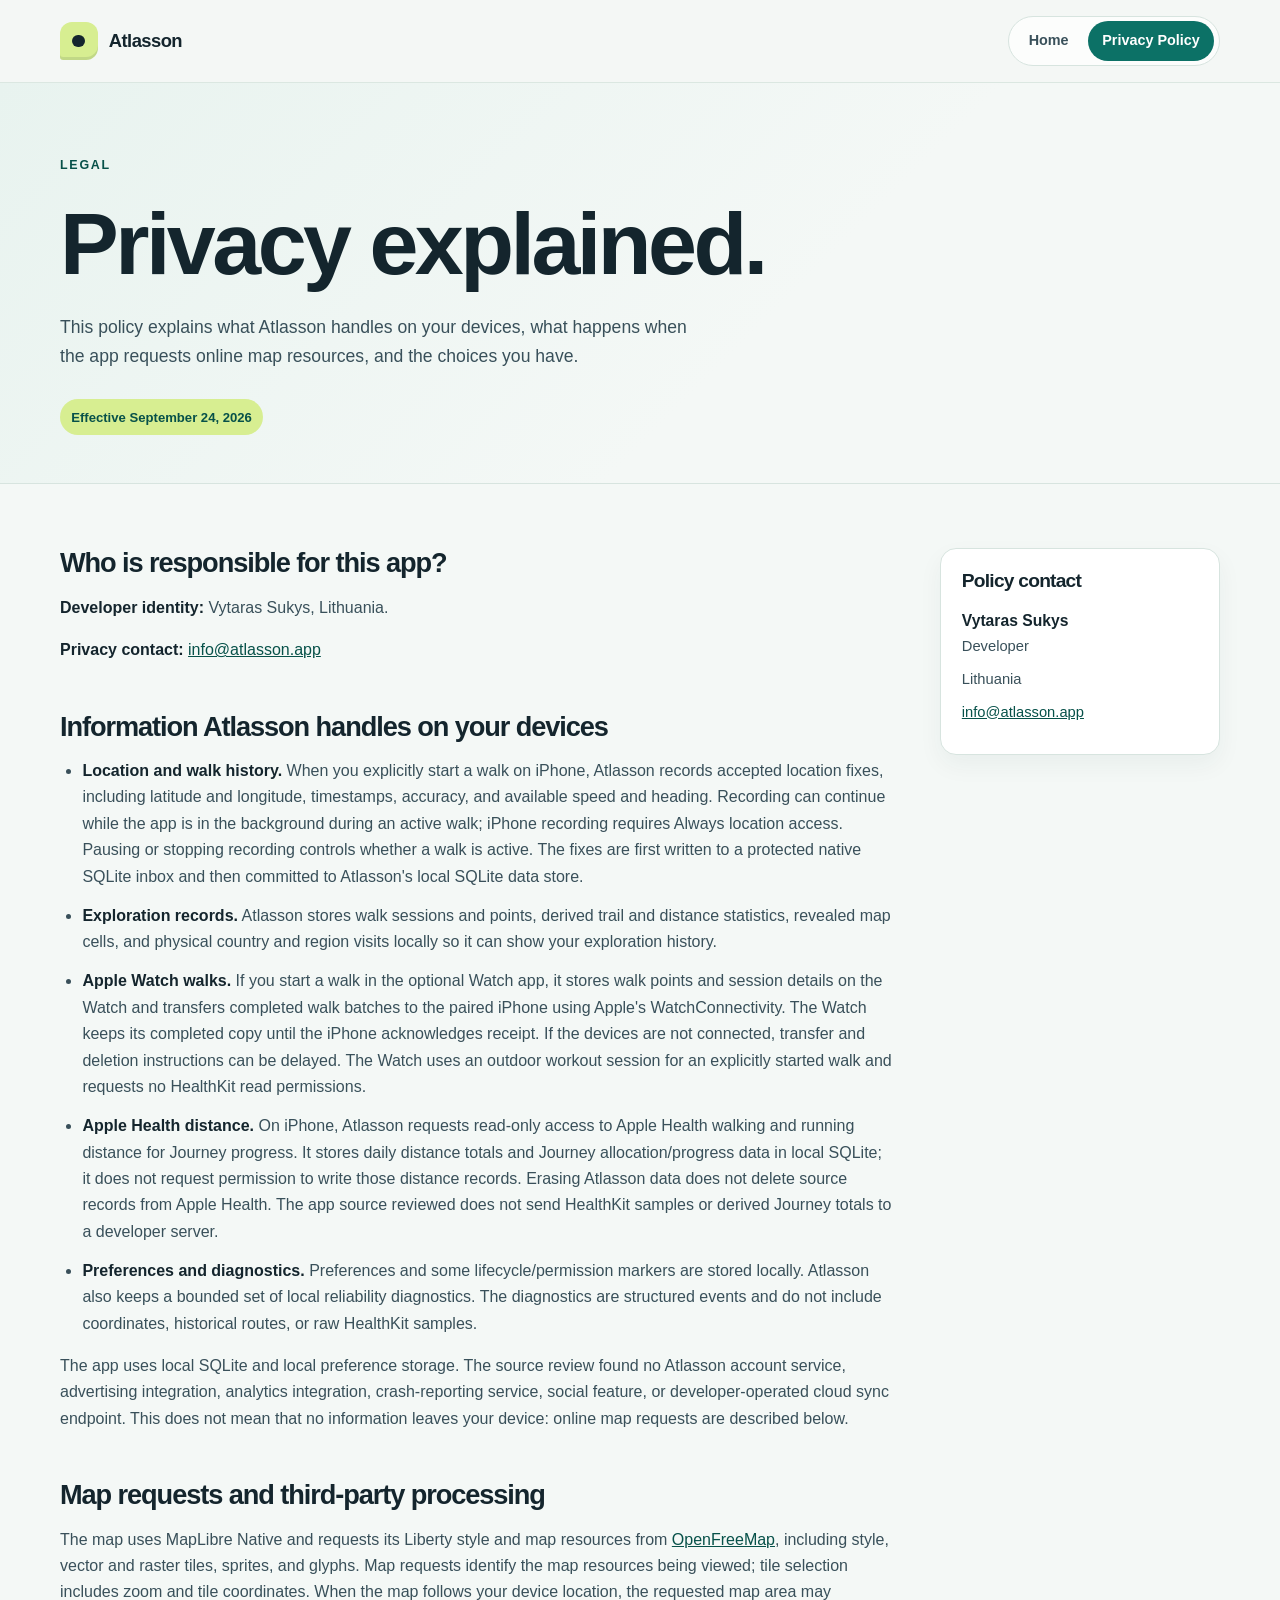
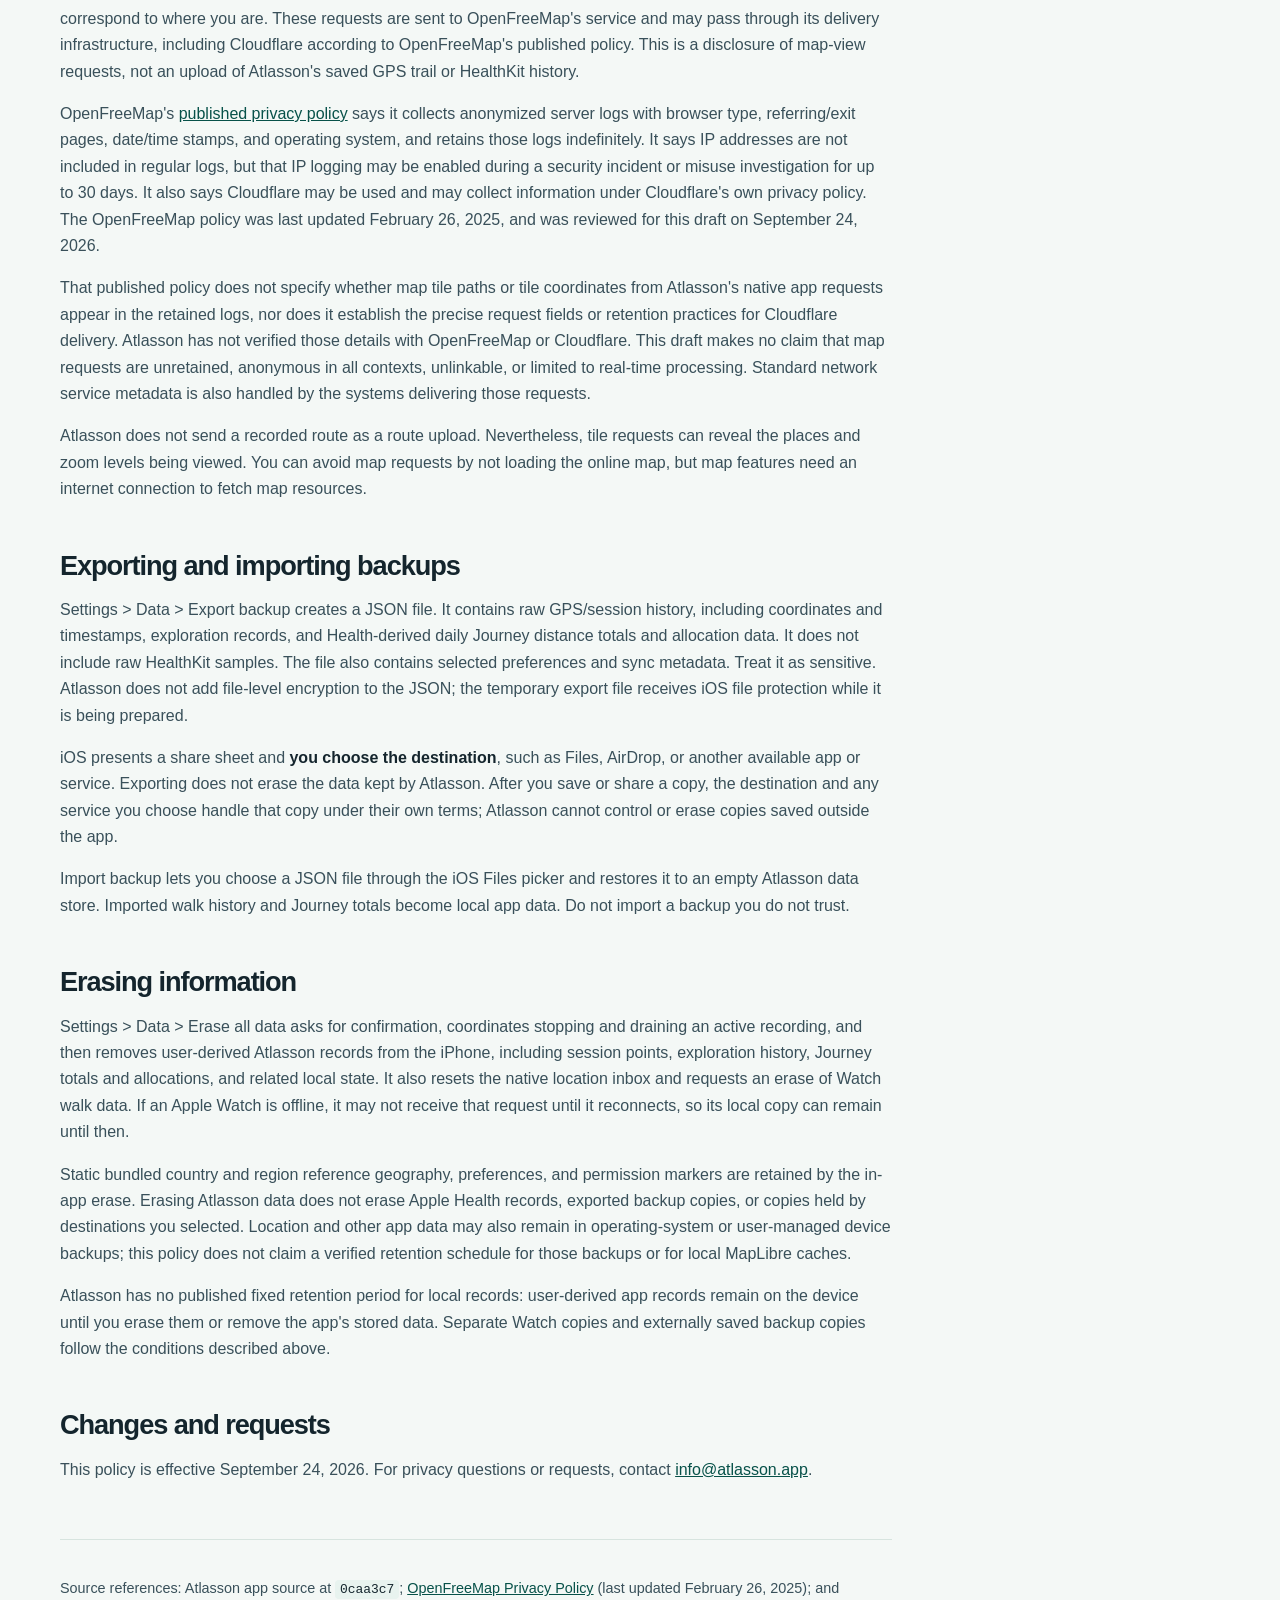
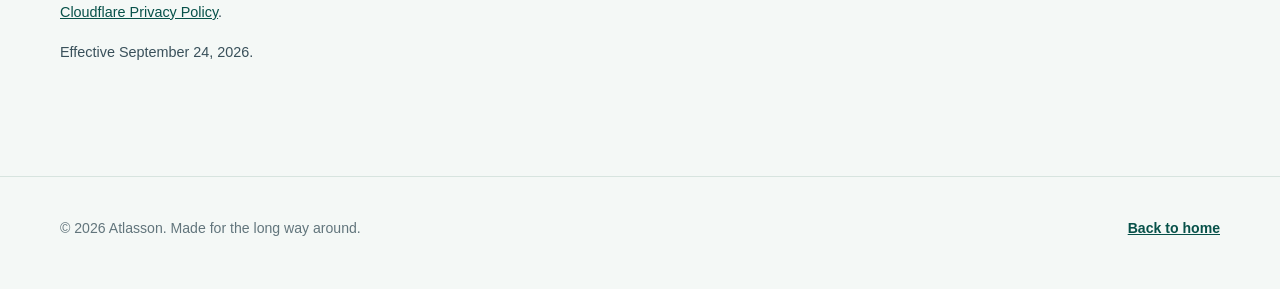
==== privacy/index.html @ 1c0e65db "Update index.html" ====
<!doctype html>
<html lang="en">
  <head>
    <meta charset="utf-8">
    <meta name="viewport" content="width=device-width, initial-scale=1">
    <meta name="description" content="Atlasson Privacy Policy, effective September 24, 2026.">
    <link rel="stylesheet" href="../assets/styles.css">
    <link rel="canonical" href="https://vytarassukys.github.io/atlassonapp/privacy/">
    <title>Privacy Policy - Atlasson</title>
  </head>
  <body>
    <a class="skip-link" href="#main-content">Skip to content</a>
    <header class="site-header">
      <div class="header-inner">
        <a class="brand" href="../" aria-label="Atlasson home">
          <span class="brand-mark" aria-hidden="true"></span>
          <span>Atlasson</span>
        </a>
        <nav class="site-nav" aria-label="Primary navigation">
          <a class="nav-link" href="../">Home</a>
          <a class="nav-link" href="./" aria-current="page">Privacy Policy</a>
        </nav>
      </div>
    </header>

    <main id="main-content">
      <section class="page-intro" aria-labelledby="page-title">
        <div class="container">
          <p class="eyebrow">Legal</p>
          <h1 id="page-title">Privacy explained.</h1>
          <p class="page-intro-copy">This policy explains what Atlasson handles on your devices, what happens when the app requests online map resources, and the choices you have.</p>
          <span class="effective-date">Effective September 24, 2026</span>
        </div>
      </section>

      <div class="container policy-layout">
        <article class="policy-content">
          <h2>Who is responsible for this app?</h2>
          <p><strong>Developer identity:</strong> Vytaras Sukys, Lithuania.</p>
          <p><strong>Privacy contact:</strong> <a href="mailto:info@atlasson.app">info@atlasson.app</a></p>

          <h2>Information Atlasson handles on your devices</h2>
          <ul>
            <li><strong>Location and walk history.</strong> When you explicitly start a walk on iPhone, Atlasson records accepted location fixes, including latitude and longitude, timestamps, accuracy, and available speed and heading. Recording can continue while the app is in the background during an active walk; iPhone recording requires Always location access. Pausing or stopping recording controls whether a walk is active. The fixes are first written to a protected native SQLite inbox and then committed to Atlasson's local SQLite data store.</li>
            <li><strong>Exploration records.</strong> Atlasson stores walk sessions and points, derived trail and distance statistics, revealed map cells, and physical country and region visits locally so it can show your exploration history.</li>
            <li><strong>Apple Watch walks.</strong> If you start a walk in the optional Watch app, it stores walk points and session details on the Watch and transfers completed walk batches to the paired iPhone using Apple's WatchConnectivity. The Watch keeps its completed copy until the iPhone acknowledges receipt. If the devices are not connected, transfer and deletion instructions can be delayed. The Watch uses an outdoor workout session for an explicitly started walk and requests no HealthKit read permissions.</li>
            <li><strong>Apple Health distance.</strong> On iPhone, Atlasson requests read-only access to Apple Health walking and running distance for Journey progress. It stores daily distance totals and Journey allocation/progress data in local SQLite; it does not request permission to write those distance records. Erasing Atlasson data does not delete source records from Apple Health. The app source reviewed does not send HealthKit samples or derived Journey totals to a developer server.</li>
            <li><strong>Preferences and diagnostics.</strong> Preferences and some lifecycle/permission markers are stored locally. Atlasson also keeps a bounded set of local reliability diagnostics. The diagnostics are structured events and do not include coordinates, historical routes, or raw HealthKit samples.</li>
          </ul>
          <p>The app uses local SQLite and local preference storage. The source review found no Atlasson account service, advertising integration, analytics integration, crash-reporting service, social feature, or developer-operated cloud sync endpoint. This does not mean that no information leaves your device: online map requests are described below.</p>

          <h2>Map requests and third-party processing</h2>
          <p>The map uses MapLibre Native and requests its Liberty style and map resources from <a href="https://tiles.openfreemap.org/">OpenFreeMap</a>, including style, vector and raster tiles, sprites, and glyphs. Map requests identify the map resources being viewed; tile selection includes zoom and tile coordinates. When the map follows your device location, the requested map area may correspond to where you are. These requests are sent to OpenFreeMap's service and may pass through its delivery infrastructure, including Cloudflare according to OpenFreeMap's published policy. This is a disclosure of map-view requests, not an upload of Atlasson's saved GPS trail or HealthKit history.</p>
          <p>OpenFreeMap's <a href="https://openfreemap.org/privacy/">published privacy policy</a> says it collects anonymized server logs with browser type, referring/exit pages, date/time stamps, and operating system, and retains those logs indefinitely. It says IP addresses are not included in regular logs, but that IP logging may be enabled during a security incident or misuse investigation for up to 30 days. It also says Cloudflare may be used and may collect information under Cloudflare's own privacy policy. The OpenFreeMap policy was last updated February 26, 2025, and was reviewed for this draft on September 24, 2026.</p>
          <p>That published policy does not specify whether map tile paths or tile coordinates from Atlasson's native app requests appear in the retained logs, nor does it establish the precise request fields or retention practices for Cloudflare delivery. Atlasson has not verified those details with OpenFreeMap or Cloudflare. This draft makes no claim that map requests are unretained, anonymous in all contexts, unlinkable, or limited to real-time processing. Standard network service metadata is also handled by the systems delivering those requests.</p>
          <p>Atlasson does not send a recorded route as a route upload. Nevertheless, tile requests can reveal the places and zoom levels being viewed. You can avoid map requests by not loading the online map, but map features need an internet connection to fetch map resources.</p>

          <h2>Exporting and importing backups</h2>
          <p>Settings &gt; Data &gt; Export backup creates a JSON file. It contains raw GPS/session history, including coordinates and timestamps, exploration records, and Health-derived daily Journey distance totals and allocation data. It does not include raw HealthKit samples. The file also contains selected preferences and sync metadata. Treat it as sensitive. Atlasson does not add file-level encryption to the JSON; the temporary export file receives iOS file protection while it is being prepared.</p>
          <p>iOS presents a share sheet and <strong>you choose the destination</strong>, such as Files, AirDrop, or another available app or service. Exporting does not erase the data kept by Atlasson. After you save or share a copy, the destination and any service you choose handle that copy under their own terms; Atlasson cannot control or erase copies saved outside the app.</p>
          <p>Import backup lets you choose a JSON file through the iOS Files picker and restores it to an empty Atlasson data store. Imported walk history and Journey totals become local app data. Do not import a backup you do not trust.</p>

          <h2>Erasing information</h2>
          <p>Settings &gt; Data &gt; Erase all data asks for confirmation, coordinates stopping and draining an active recording, and then removes user-derived Atlasson records from the iPhone, including session points, exploration history, Journey totals and allocations, and related local state. It also resets the native location inbox and requests an erase of Watch walk data. If an Apple Watch is offline, it may not receive that request until it reconnects, so its local copy can remain until then.</p>
          <p>Static bundled country and region reference geography, preferences, and permission markers are retained by the in-app erase. Erasing Atlasson data does not erase Apple Health records, exported backup copies, or copies held by destinations you selected. Location and other app data may also remain in operating-system or user-managed device backups; this policy does not claim a verified retention schedule for those backups or for local MapLibre caches.</p>
          <p>Atlasson has no published fixed retention period for local records: user-derived app records remain on the device until you erase them or remove the app's stored data. Separate Watch copies and externally saved backup copies follow the conditions described above.</p>

          <h2>Changes and requests</h2>
          <p>This policy is effective September 24, 2026. For privacy questions or requests, contact <a href="mailto:info@atlasson.app">info@atlasson.app</a>.</p>

          <footer class="policy-footer">
            <p>Source references: Atlasson app source at <code>0caa3c7</code>; <a href="https://openfreemap.org/privacy/">OpenFreeMap Privacy Policy</a> (last updated February 26, 2025); and <a href="https://www.cloudflare.com/privacypolicy/">Cloudflare Privacy Policy</a>.</p>
            <p>Effective September 24, 2026.</p>
          </footer>
        </article>

        <aside class="policy-sidebar" aria-label="Policy contact">
          <div class="contact-card">
            <h2>Policy contact</h2>
            <p><strong>Vytaras Sukys</strong>Developer</p>
            <p>Lithuania</p>
            <p><a href="mailto:info@atlasson.app">info@atlasson.app</a></p>
          </div>
        </aside>
      </div>
    </main>

    <footer class="site-footer">
      <div class="container footer-inner">
        <p>© 2026 Atlasson. Made for the long way around.</p>
        <a href="../">Back to home</a>
      </div>
    </footer>
  </body>
</html>
---- assets/styles.css ----
:root {
  color-scheme: light;
  --ink: #14252d;
  --ink-soft: #39505a;
  --muted: #62757c;
  --paper: #f4f8f6;
  --surface: #ffffff;
  --surface-tint: #e8f3ef;
  --line: #d7e4df;
  --brand: #0c7166;
  --brand-dark: #075149;
  --brand-pale: #cfeae2;
  --lime: #d7ee91;
  --shadow: 0 22px 50px rgba(20, 54, 54, .1);
  font-family: Inter, ui-sans-serif, -apple-system, BlinkMacSystemFont, "Segoe UI", sans-serif;
}

* { box-sizing: border-box; }
html { scroll-behavior: smooth; }
body {
  margin: 0;
  color: var(--ink);
  background: var(--paper);
  line-height: 1.65;
  text-rendering: optimizeLegibility;
}
a { color: var(--brand-dark); }
a:hover { color: var(--brand); }
a:focus-visible {
  outline: 3px solid #b36b00;
  outline-offset: 4px;
  border-radius: 4px;
}
.skip-link {
  position: absolute;
  left: 1rem;
  top: -4rem;
  z-index: 10;
  padding: .65rem .9rem;
  color: #fff;
  background: var(--brand-dark);
  border-radius: .45rem;
}
.skip-link:focus { top: 1rem; }
.site-header {
  position: relative;
  z-index: 2;
  border-bottom: 1px solid rgba(215, 228, 223, .85);
  background: rgba(244, 248, 246, .9);
}
.header-inner {
  display: flex;
  align-items: center;
  justify-content: space-between;
  gap: 1.5rem;
  width: min(100% - 2.5rem, 1160px);
  min-height: 82px;
  margin: 0 auto;
}
.brand {
  display: inline-flex;
  align-items: center;
  gap: .7rem;
  color: var(--ink);
  font-size: 1.15rem;
  font-weight: 800;
  letter-spacing: -.03em;
  text-decoration: none;
}
.brand-mark {
  display: grid;
  place-items: center;
  width: 2.35rem;
  height: 2.35rem;
  color: var(--ink);
  background: var(--lime);
  border-radius: .75rem .75rem .75rem .2rem;
  box-shadow: inset 0 -3px 0 rgba(20, 37, 45, .11);
}
.brand-mark::before {
  width: .8rem;
  height: .8rem;
  content: "";
  background: var(--ink);
  border-radius: 50%;
}
.site-nav {
  display: flex;
  align-items: center;
  gap: .3rem;
  padding: .3rem;
  background: rgba(255, 255, 255, .75);
  border: 1px solid var(--line);
  border-radius: 999px;
}
.nav-link {
  padding: .48rem .9rem;
  color: var(--ink-soft);
  border-radius: 999px;
  font-size: .9rem;
  font-weight: 700;
  text-decoration: none;
}
.nav-link:hover { color: var(--ink); background: var(--surface-tint); }
.nav-link[aria-current="page"] { color: #fff; background: var(--brand); }
.container { width: min(100% - 2.5rem, 1160px); margin: 0 auto; }
main { overflow: hidden; }
.hero {
  position: relative;
  padding: clamp(4.5rem, 11vw, 8.5rem) 0 6.5rem;
}
.hero::after {
  position: absolute;
  top: 5rem;
  right: -11rem;
  width: 34rem;
  height: 34rem;
  content: "";
  background: radial-gradient(circle at 35% 35%, rgba(207, 234, 226, .95), rgba(207, 234, 226, 0) 67%);
  pointer-events: none;
}
.hero-grid {
  position: relative;
  z-index: 1;
  display: grid;
  grid-template-columns: minmax(0, 1.1fr) minmax(300px, .9fr);
  align-items: center;
  gap: clamp(3rem, 8vw, 8rem);
}
.eyebrow {
  margin: 0 0 1.2rem;
  color: var(--brand-dark);
  font-size: .78rem;
  font-weight: 800;
  letter-spacing: .14em;
  text-transform: uppercase;
}
h1, h2, h3 { line-height: 1.12; letter-spacing: -.04em; }
h1 { max-width: 720px; margin: 0; font-size: clamp(3.2rem, 7vw, 5.2rem); }
.hero-copy {
  max-width: 570px;
  margin: 1.6rem 0 0;
  color: var(--ink-soft);
  font-size: clamp(1.05rem, 2vw, 1.25rem);
}
.hero-actions { display: flex; flex-wrap: wrap; gap: .8rem; margin-top: 2.1rem; }
.button {
  display: inline-flex;
  align-items: center;
  justify-content: center;
  min-height: 3rem;
  padding: .72rem 1.15rem;
  border: 1px solid var(--brand);
  border-radius: .65rem;
  font-weight: 750;
  text-decoration: none;
}
.button-primary { color: #fff; background: var(--brand); }
.button-primary:hover { color: #fff; background: var(--brand-dark); }
.button-secondary { color: var(--brand-dark); background: transparent; }
.button-secondary:hover { background: var(--surface); }
.hero-art {
  position: relative;
  min-height: 350px;
  padding: 1.25rem;
  background: var(--surface);
  border: 1px solid var(--line);
  border-radius: 2rem;
  box-shadow: var(--shadow);
  transform: rotate(2deg);
}
.hero-art::before, .hero-art::after { position: absolute; content: ""; border-radius: 50%; }
.hero-art::before { top: -1.7rem; right: 2rem; width: 4rem; height: 4rem; background: var(--lime); }
.hero-art::after { bottom: -1rem; left: -1.2rem; width: 2.5rem; height: 2.5rem; background: var(--brand-pale); }
.map-card {
  position: relative;
  display: flex;
  flex-direction: column;
  justify-content: space-between;
  min-height: 318px;
  padding: 1.5rem;
  overflow: hidden;
  color: #e9f7ef;
  background: #123d43;
  border-radius: 1.25rem;
}
.map-card::before {
  position: absolute;
  inset: 0;
  content: "";
  opacity: .65;
  background-image: linear-gradient(rgba(165, 218, 192, .12) 1px, transparent 1px), linear-gradient(90deg, rgba(165, 218, 192, .12) 1px, transparent 1px);
  background-size: 36px 36px;
  transform: rotate(-9deg) scale(1.3);
}
.map-copy, .route { position: relative; z-index: 1; }
.map-label { margin: 0; color: #a6d9c8; font-size: .72rem; font-weight: 800; letter-spacing: .13em; text-transform: uppercase; }
.map-title { max-width: 230px; margin: .5rem 0 0; font-size: 2rem; line-height: 1.05; letter-spacing: -.05em; }
.route { width: 72%; height: 130px; margin: 1rem auto 0; }
.route path { fill: none; stroke: var(--lime); stroke-linecap: round; stroke-linejoin: round; stroke-width: 5; }
.route circle { fill: var(--lime); stroke: #123d43; stroke-width: 4; }
.map-stat { display: inline-flex; align-items: baseline; gap: .45rem; padding: .65rem .8rem; color: var(--ink); background: var(--lime); border-radius: .6rem; font-size: .78rem; font-weight: 750; }
.map-stat strong { font-size: 1.15rem; }
.section { padding: 5.5rem 0; }
.section-heading { max-width: 600px; }
.section-heading h2 { margin: 0; font-size: clamp(2.2rem, 5vw, 3.7rem); }
.section-heading p { margin: 1.1rem 0 0; color: var(--ink-soft); font-size: 1.08rem; }
.feature-grid { display: grid; grid-template-columns: repeat(3, 1fr); gap: 1rem; margin-top: 2.5rem; }
.feature-card { padding: 1.5rem; background: var(--surface); border: 1px solid var(--line); border-radius: 1rem; }
.feature-number { display: grid; place-items: center; width: 2.25rem; height: 2.25rem; color: var(--brand-dark); background: var(--lime); border-radius: .65rem; font-size: .8rem; font-weight: 850; }
.feature-card h3 { margin: 1.5rem 0 .55rem; font-size: 1.35rem; }
.feature-card p { margin: 0; color: var(--ink-soft); }
.policy-banner { padding: 2rem; color: #e9f7ef; background: var(--brand-dark); border-radius: 1.15rem; }
.policy-banner h2 { margin: 0; font-size: 1.8rem; }
.policy-banner p { max-width: 690px; margin: .65rem 0 1.2rem; color: #cde7dc; }
.policy-banner .button { color: var(--ink); background: var(--lime); border-color: var(--lime); }
.policy-banner .button:hover { color: var(--ink); background: #e8f6b5; }
.site-footer { padding: 2.5rem 0 3rem; border-top: 1px solid var(--line); }
.footer-inner { display: flex; align-items: center; justify-content: space-between; gap: 1rem; color: var(--muted); font-size: .88rem; }
.footer-inner p { margin: 0; }
.footer-inner a { font-weight: 700; }
.page-intro { padding: 4.5rem 0 3rem; background: linear-gradient(135deg, var(--surface-tint), transparent 60%); border-bottom: 1px solid var(--line); }
.page-intro h1 { max-width: 800px; font-size: clamp(2.8rem, 7vw, 5.5rem); }
.page-intro-copy { max-width: 650px; margin: 1.2rem 0 0; color: var(--ink-soft); font-size: 1.1rem; }
.policy-layout { display: grid; grid-template-columns: minmax(0, 1fr) 280px; gap: 3rem; align-items: start; padding: 4rem 0 6rem; }
.policy-content { min-width: 0; }
.policy-content h2 { margin: 3rem 0 .8rem; font-size: 1.7rem; }
.policy-content h2:first-child { margin-top: 0; }
.policy-content p { margin: 1rem 0; color: var(--ink-soft); }
.policy-content ul { margin: 1rem 0; padding-left: 1.4rem; color: var(--ink-soft); }
.policy-content li + li { margin-top: .8rem; }
.policy-content strong { color: var(--ink); }
.policy-content code { padding: .1rem .3rem; color: var(--ink); background: var(--surface-tint); border-radius: .25rem; font-size: .9em; }
.policy-sidebar { position: sticky; top: 1.5rem; }
.contact-card { padding: 1.3rem; background: var(--surface); border: 1px solid var(--line); border-radius: 1rem; box-shadow: 0 10px 25px rgba(20, 54, 54, .05); }
.contact-card h2 { margin: 0 0 1rem; font-size: 1.2rem; }
.contact-card p { margin: .55rem 0; color: var(--ink-soft); font-size: .92rem; }
.contact-card strong { display: block; color: var(--ink); font-size: .98rem; }
.contact-card a { overflow-wrap: anywhere; }
.effective-date { display: inline-flex; margin-top: 1.8rem; padding: .45rem .7rem; color: var(--brand-dark); background: var(--lime); border-radius: 999px; font-size: .82rem; font-weight: 800; }
.policy-footer { margin-top: 3.5rem; padding-top: 1.3rem; border-top: 1px solid var(--line); }
.policy-footer p { font-size: .9rem; }
@media (max-width: 800px) {
  .hero-grid, .policy-layout { grid-template-columns: 1fr; }
  .hero-art { max-width: 540px; }
  .policy-sidebar { position: static; order: -1; }
  .contact-card { max-width: 540px; }
  .feature-grid { grid-template-columns: 1fr; }
}
@media (max-width: 560px) {
  .header-inner, .container { width: min(100% - 1.5rem, 1160px); }
  .header-inner { min-height: 72px; align-items: flex-start; padding: .8rem 0; }
  .site-nav { margin-top: .05rem; }
  .nav-link { padding: .4rem .55rem; font-size: .78rem; }
  .brand { font-size: 1rem; }
  .brand-mark { width: 2rem; height: 2rem; border-radius: .6rem .6rem .6rem .15rem; }
  .brand-mark::before { width: .65rem; height: .65rem; }
  .hero { padding-top: 3.8rem; }
  .hero-art { min-height: 300px; padding: .8rem; }
  .map-card { min-height: 268px; }
  .route { height: 100px; }
  .section, .policy-layout { padding-top: 3.8rem; padding-bottom: 4rem; }
  .page-intro { padding-top: 3.5rem; }
  .footer-inner { align-items: flex-start; flex-direction: column; }
}
@media (prefers-reduced-motion: reduce) {
  html { scroll-behavior: auto; }
  *, *::before, *::after { animation-duration: .01ms !important; animation-iteration-count: 1 !important; transition-duration: .01ms !important; }
}
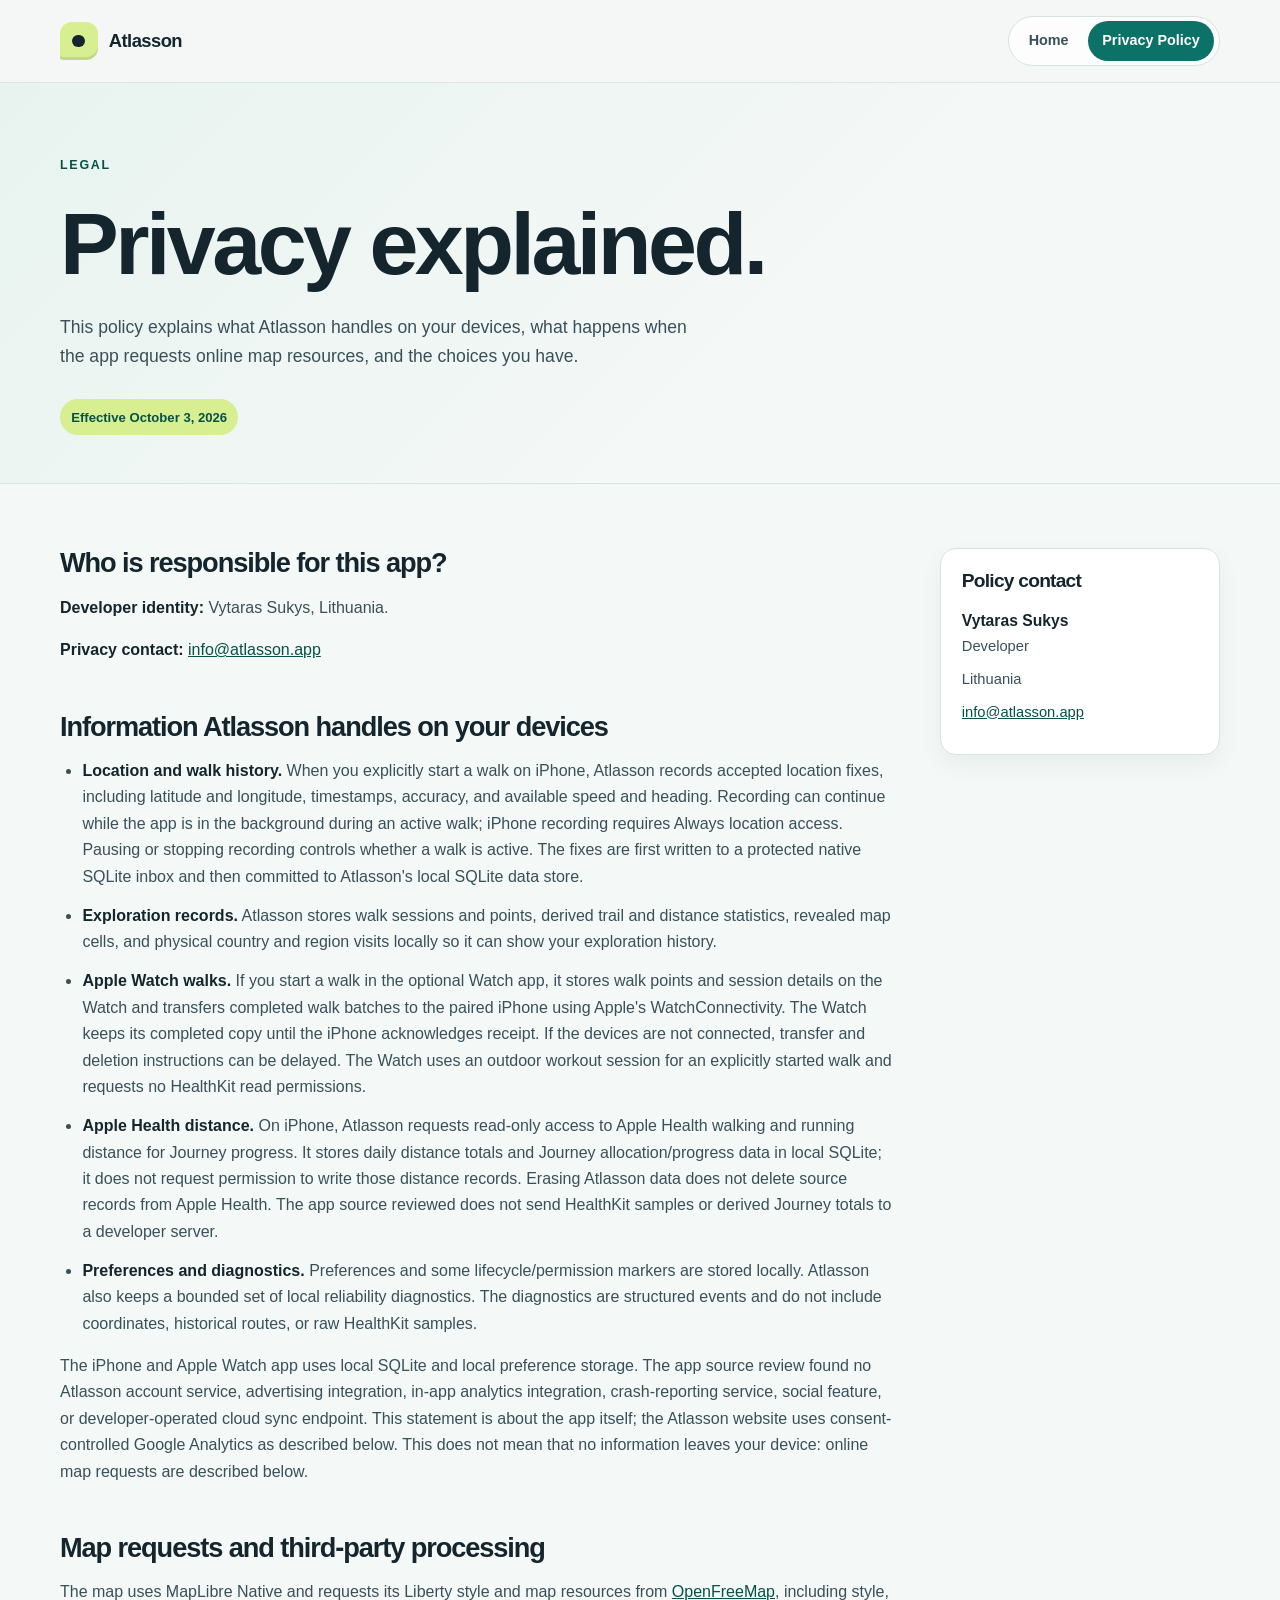
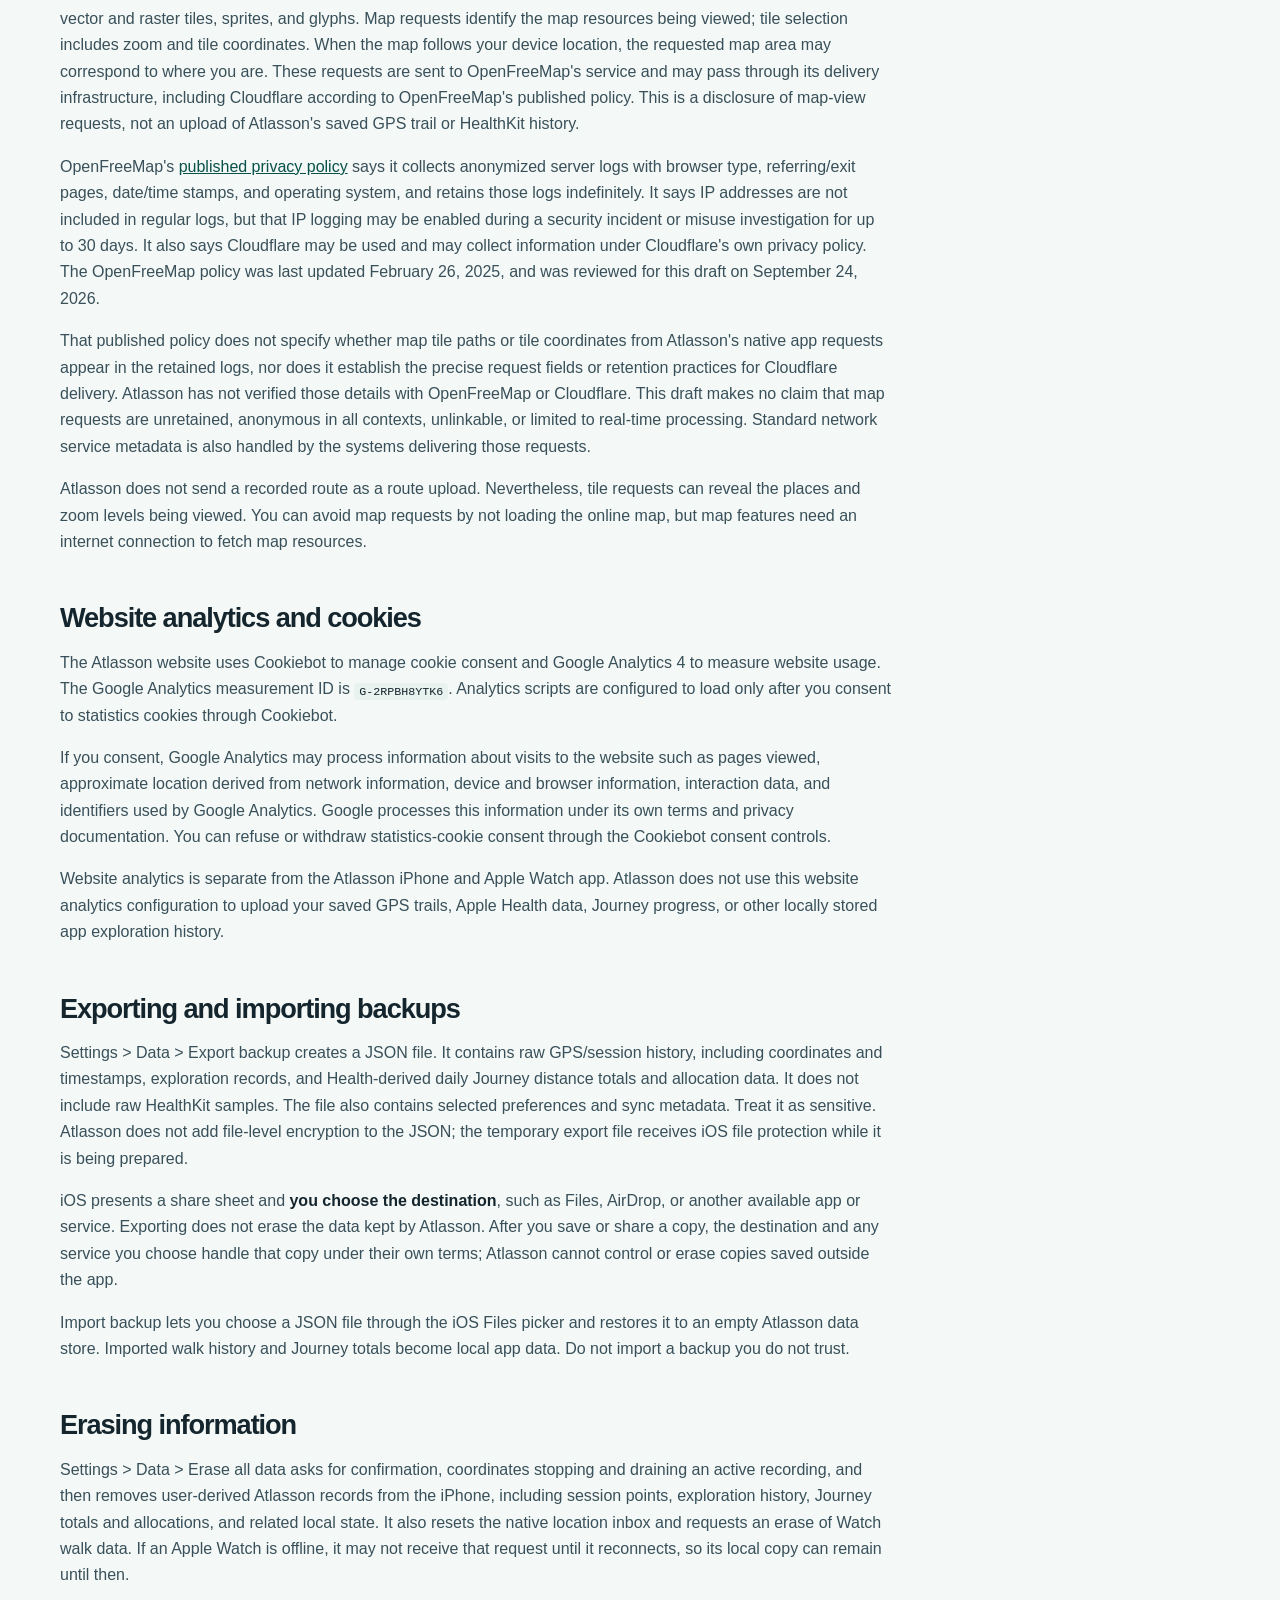
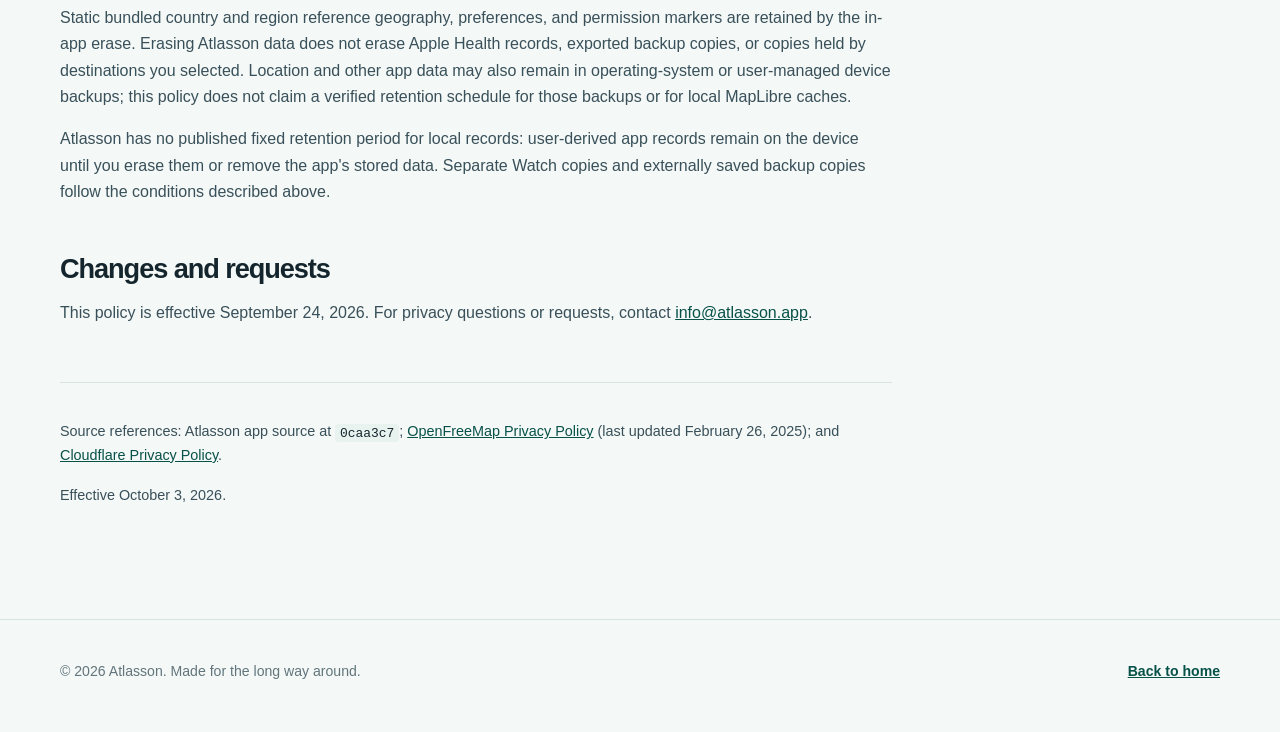
==== commit b06c6468: "Redesign landing page with app screenshots and consent analytics" ====
--- a/privacy/index.html
+++ b/privacy/index.html
@@ -3,10 +3,19 @@
   <head>
     <meta charset="utf-8">
     <meta name="viewport" content="width=device-width, initial-scale=1">
-    <meta name="description" content="Atlasson Privacy Policy, effective September 24, 2026.">
+    <meta name="description" content="Atlasson Privacy Policy, effective October 3, 2026.">
     <link rel="stylesheet" href="../assets/styles.css">
     <link rel="canonical" href="https://vytarassukys.github.io/atlassonapp/privacy/">
     <title>Privacy Policy - Atlasson</title>
+
+  <script id="Cookiebot" src="https://consent.cookiebot.com/uc.js" data-cbid="d8beff7d-342f-46bb-9151-32cc6a5f57a8" type="text/javascript" async></script>
+  <script type="text/plain" data-cookieconsent="statistics" async src="https://www.googletagmanager.com/gtag/js?id=G-2RPBH8YTK6"></script>
+  <script type="text/plain" data-cookieconsent="statistics">
+    window.dataLayer = window.dataLayer || [];
+    function gtag(){dataLayer.push(arguments);}
+    gtag('js', new Date());
+    gtag('config', 'G-2RPBH8YTK6');
+  </script>
   </head>
   <body>
     <a class="skip-link" href="#main-content">Skip to content</a>
@@ -29,7 +38,7 @@
           <p class="eyebrow">Legal</p>
           <h1 id="page-title">Privacy explained.</h1>
           <p class="page-intro-copy">This policy explains what Atlasson handles on your devices, what happens when the app requests online map resources, and the choices you have.</p>
-          <span class="effective-date">Effective September 24, 2026</span>
+          <span class="effective-date">Effective October 3, 2026</span>
         </div>
       </section>
 
@@ -47,13 +56,18 @@
             <li><strong>Apple Health distance.</strong> On iPhone, Atlasson requests read-only access to Apple Health walking and running distance for Journey progress. It stores daily distance totals and Journey allocation/progress data in local SQLite; it does not request permission to write those distance records. Erasing Atlasson data does not delete source records from Apple Health. The app source reviewed does not send HealthKit samples or derived Journey totals to a developer server.</li>
             <li><strong>Preferences and diagnostics.</strong> Preferences and some lifecycle/permission markers are stored locally. Atlasson also keeps a bounded set of local reliability diagnostics. The diagnostics are structured events and do not include coordinates, historical routes, or raw HealthKit samples.</li>
           </ul>
-          <p>The app uses local SQLite and local preference storage. The source review found no Atlasson account service, advertising integration, analytics integration, crash-reporting service, social feature, or developer-operated cloud sync endpoint. This does not mean that no information leaves your device: online map requests are described below.</p>
+          <p>The iPhone and Apple Watch app uses local SQLite and local preference storage. The app source review found no Atlasson account service, advertising integration, in-app analytics integration, crash-reporting service, social feature, or developer-operated cloud sync endpoint. This statement is about the app itself; the Atlasson website uses consent-controlled Google Analytics as described below. This does not mean that no information leaves your device: online map requests are described below.</p>
 
           <h2>Map requests and third-party processing</h2>
           <p>The map uses MapLibre Native and requests its Liberty style and map resources from <a href="https://tiles.openfreemap.org/">OpenFreeMap</a>, including style, vector and raster tiles, sprites, and glyphs. Map requests identify the map resources being viewed; tile selection includes zoom and tile coordinates. When the map follows your device location, the requested map area may correspond to where you are. These requests are sent to OpenFreeMap's service and may pass through its delivery infrastructure, including Cloudflare according to OpenFreeMap's published policy. This is a disclosure of map-view requests, not an upload of Atlasson's saved GPS trail or HealthKit history.</p>
           <p>OpenFreeMap's <a href="https://openfreemap.org/privacy/">published privacy policy</a> says it collects anonymized server logs with browser type, referring/exit pages, date/time stamps, and operating system, and retains those logs indefinitely. It says IP addresses are not included in regular logs, but that IP logging may be enabled during a security incident or misuse investigation for up to 30 days. It also says Cloudflare may be used and may collect information under Cloudflare's own privacy policy. The OpenFreeMap policy was last updated February 26, 2025, and was reviewed for this draft on September 24, 2026.</p>
           <p>That published policy does not specify whether map tile paths or tile coordinates from Atlasson's native app requests appear in the retained logs, nor does it establish the precise request fields or retention practices for Cloudflare delivery. Atlasson has not verified those details with OpenFreeMap or Cloudflare. This draft makes no claim that map requests are unretained, anonymous in all contexts, unlinkable, or limited to real-time processing. Standard network service metadata is also handled by the systems delivering those requests.</p>
           <p>Atlasson does not send a recorded route as a route upload. Nevertheless, tile requests can reveal the places and zoom levels being viewed. You can avoid map requests by not loading the online map, but map features need an internet connection to fetch map resources.</p>
+
+          <h2>Website analytics and cookies</h2>
+          <p>The Atlasson website uses Cookiebot to manage cookie consent and Google Analytics 4 to measure website usage. The Google Analytics measurement ID is <code>G-2RPBH8YTK6</code>. Analytics scripts are configured to load only after you consent to statistics cookies through Cookiebot.</p>
+          <p>If you consent, Google Analytics may process information about visits to the website such as pages viewed, approximate location derived from network information, device and browser information, interaction data, and identifiers used by Google Analytics. Google processes this information under its own terms and privacy documentation. You can refuse or withdraw statistics-cookie consent through the Cookiebot consent controls.</p>
+          <p>Website analytics is separate from the Atlasson iPhone and Apple Watch app. Atlasson does not use this website analytics configuration to upload your saved GPS trails, Apple Health data, Journey progress, or other locally stored app exploration history.</p>
 
           <h2>Exporting and importing backups</h2>
           <p>Settings &gt; Data &gt; Export backup creates a JSON file. It contains raw GPS/session history, including coordinates and timestamps, exploration records, and Health-derived daily Journey distance totals and allocation data. It does not include raw HealthKit samples. The file also contains selected preferences and sync metadata. Treat it as sensitive. Atlasson does not add file-level encryption to the JSON; the temporary export file receives iOS file protection while it is being prepared.</p>
@@ -70,7 +84,7 @@
 
           <footer class="policy-footer">
             <p>Source references: Atlasson app source at <code>0caa3c7</code>; <a href="https://openfreemap.org/privacy/">OpenFreeMap Privacy Policy</a> (last updated February 26, 2025); and <a href="https://www.cloudflare.com/privacypolicy/">Cloudflare Privacy Policy</a>.</p>
-            <p>Effective September 24, 2026.</p>
+            <p>Effective October 3, 2026.</p>
           </footer>
         </article>
 
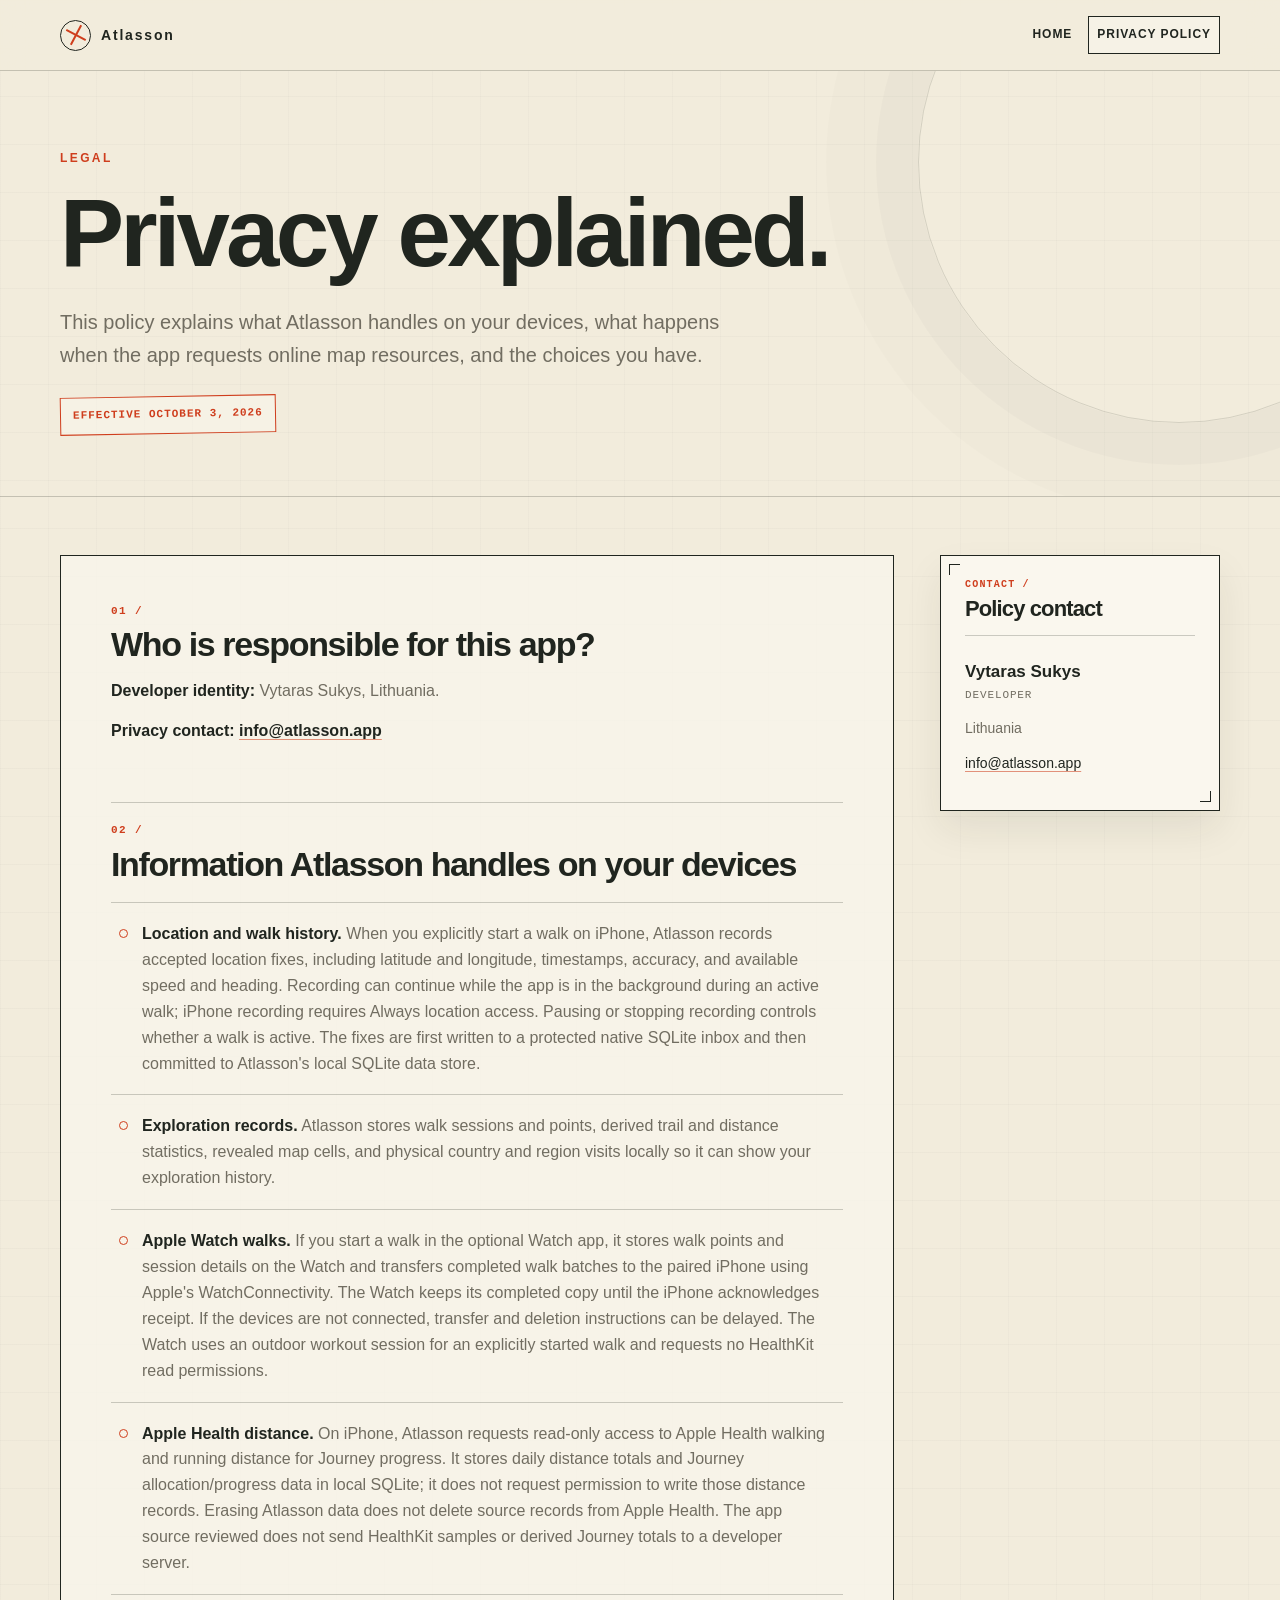
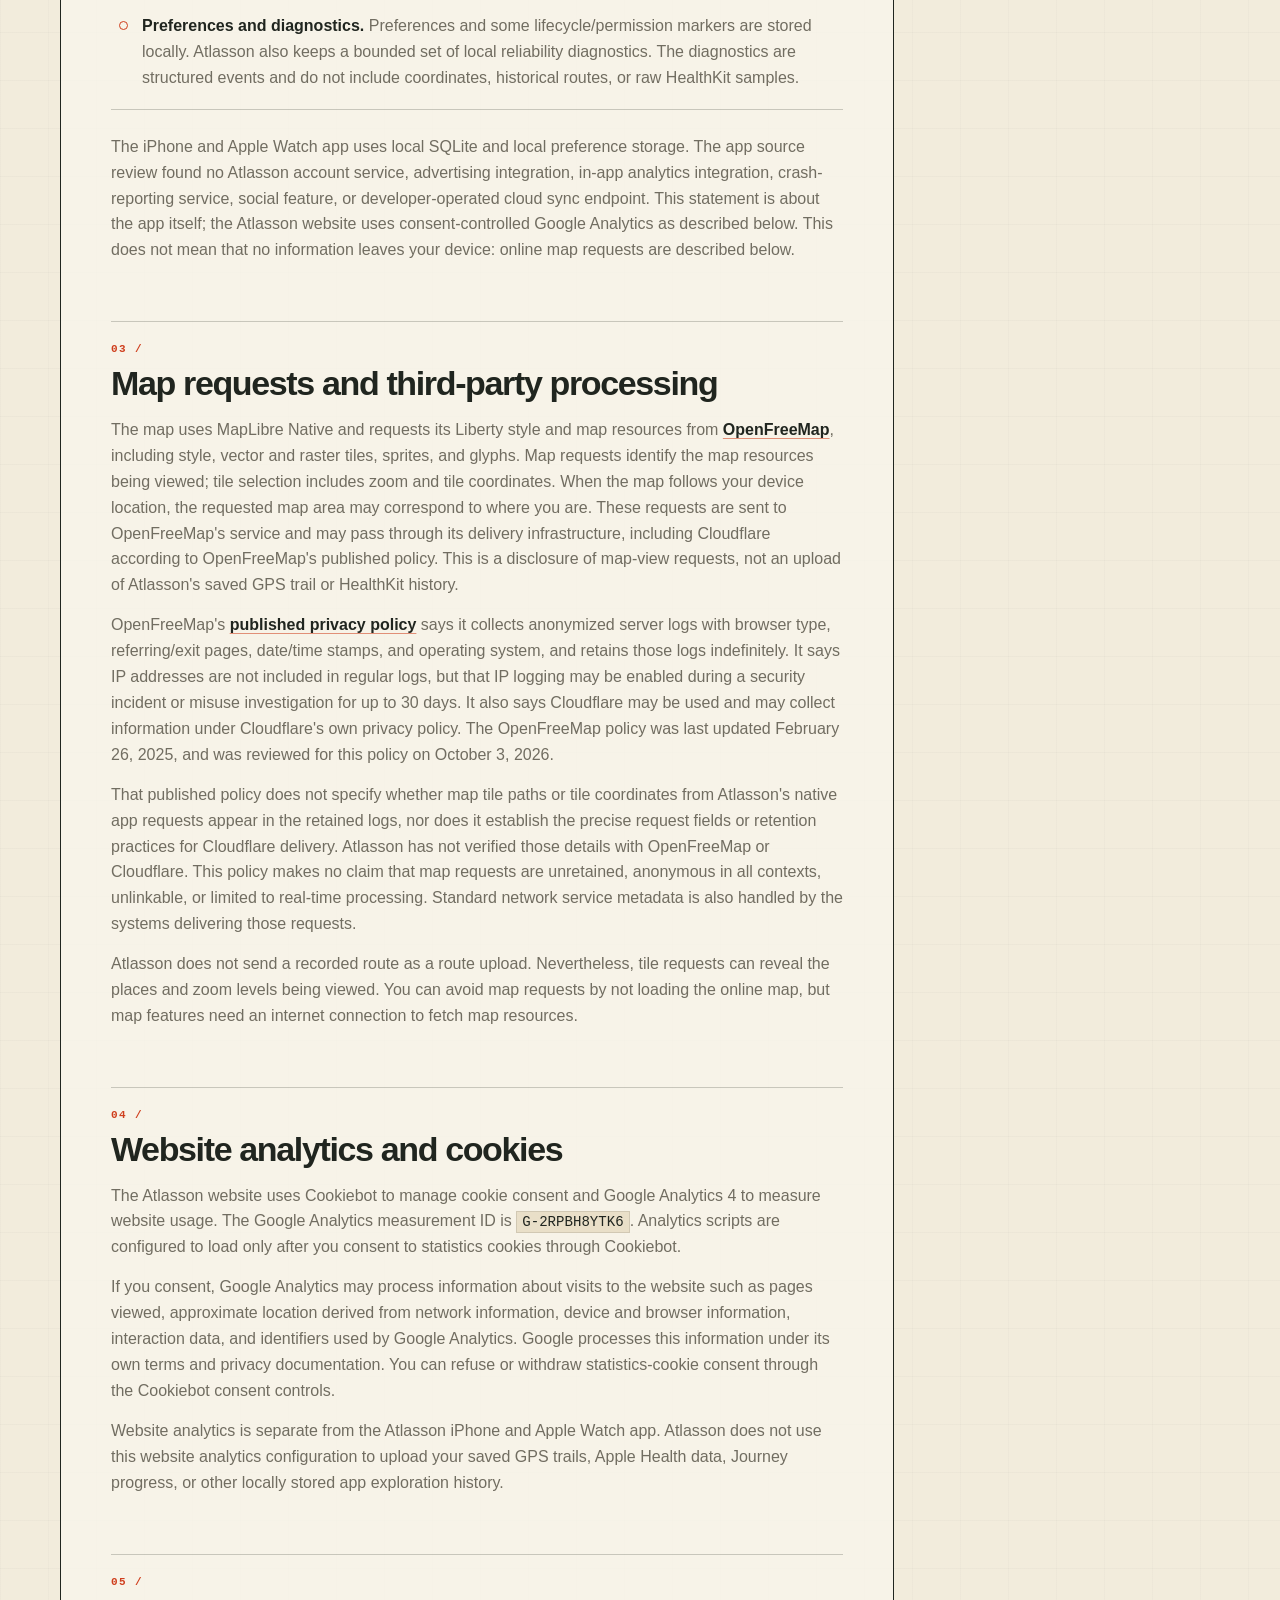
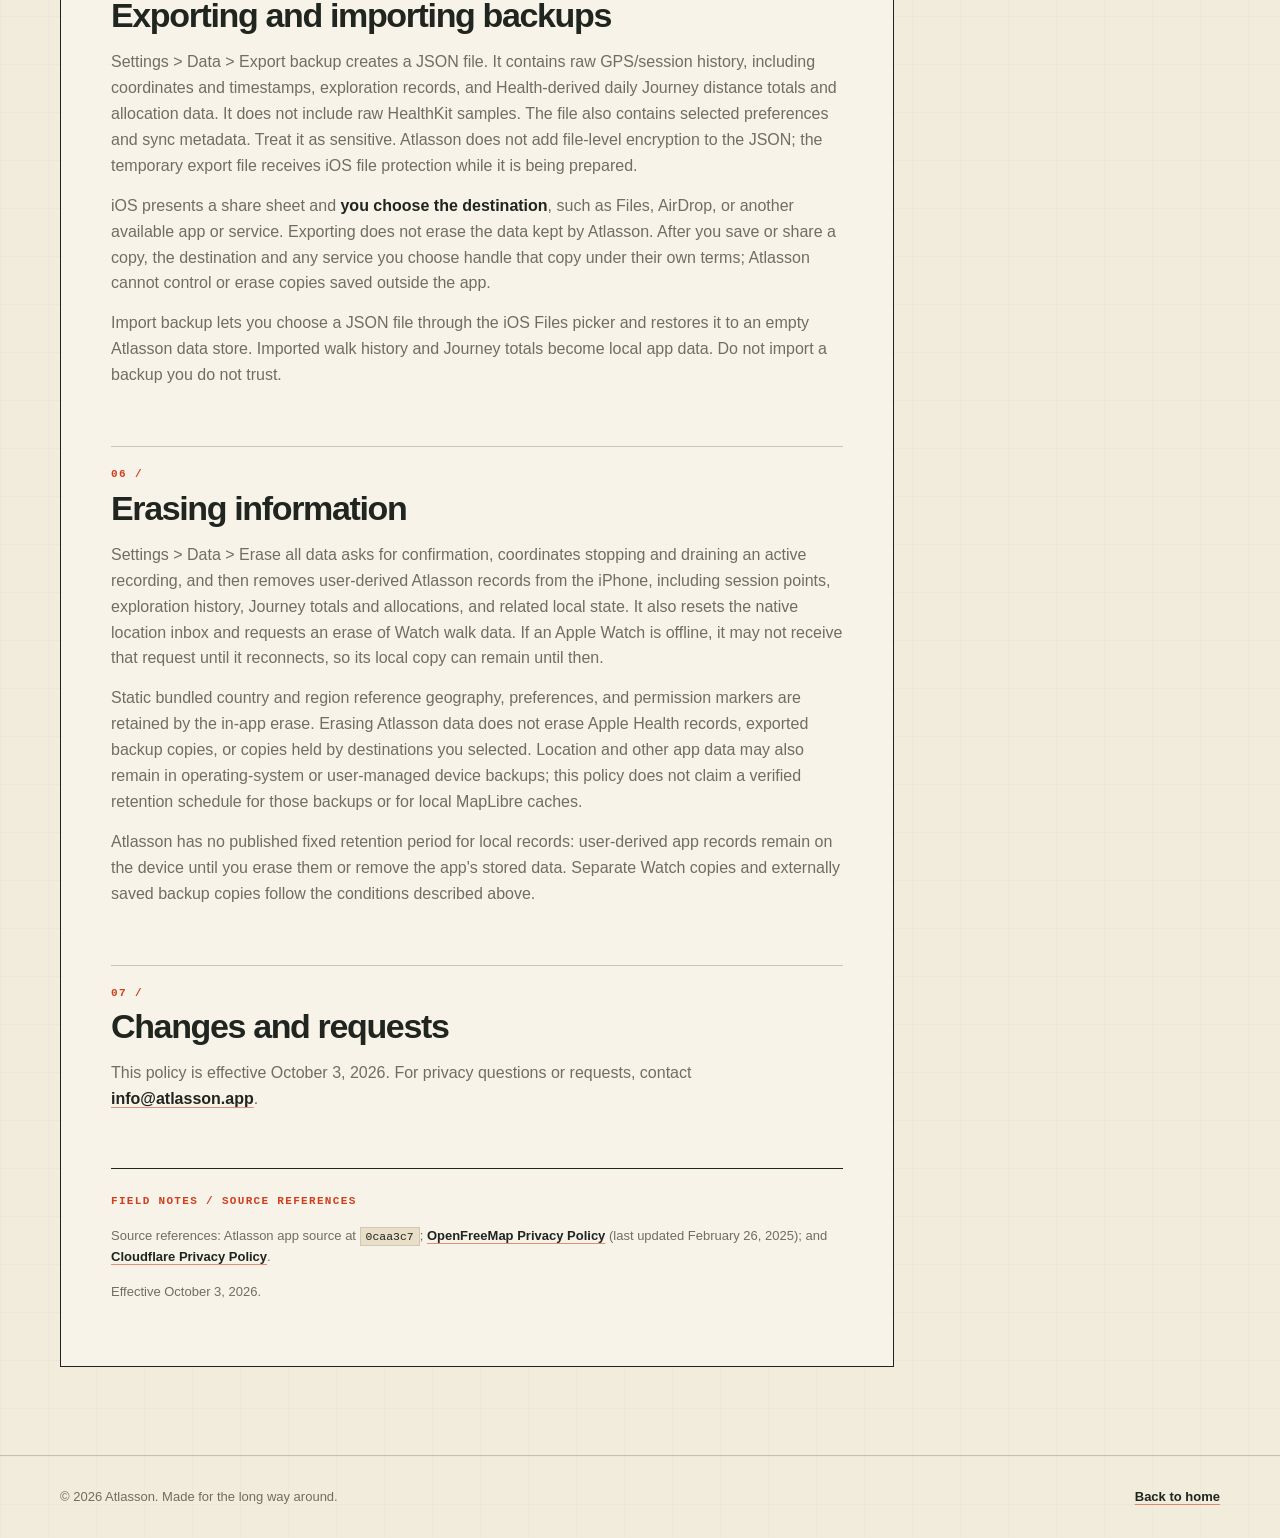
==== commit 7ea0d966: "Restyle privacy page to match Atlasson landing page" ====
--- a/privacy/index.html
+++ b/privacy/index.html
@@ -60,8 +60,8 @@
 
           <h2>Map requests and third-party processing</h2>
           <p>The map uses MapLibre Native and requests its Liberty style and map resources from <a href="https://tiles.openfreemap.org/">OpenFreeMap</a>, including style, vector and raster tiles, sprites, and glyphs. Map requests identify the map resources being viewed; tile selection includes zoom and tile coordinates. When the map follows your device location, the requested map area may correspond to where you are. These requests are sent to OpenFreeMap's service and may pass through its delivery infrastructure, including Cloudflare according to OpenFreeMap's published policy. This is a disclosure of map-view requests, not an upload of Atlasson's saved GPS trail or HealthKit history.</p>
-          <p>OpenFreeMap's <a href="https://openfreemap.org/privacy/">published privacy policy</a> says it collects anonymized server logs with browser type, referring/exit pages, date/time stamps, and operating system, and retains those logs indefinitely. It says IP addresses are not included in regular logs, but that IP logging may be enabled during a security incident or misuse investigation for up to 30 days. It also says Cloudflare may be used and may collect information under Cloudflare's own privacy policy. The OpenFreeMap policy was last updated February 26, 2025, and was reviewed for this draft on September 24, 2026.</p>
-          <p>That published policy does not specify whether map tile paths or tile coordinates from Atlasson's native app requests appear in the retained logs, nor does it establish the precise request fields or retention practices for Cloudflare delivery. Atlasson has not verified those details with OpenFreeMap or Cloudflare. This draft makes no claim that map requests are unretained, anonymous in all contexts, unlinkable, or limited to real-time processing. Standard network service metadata is also handled by the systems delivering those requests.</p>
+          <p>OpenFreeMap's <a href="https://openfreemap.org/privacy/">published privacy policy</a> says it collects anonymized server logs with browser type, referring/exit pages, date/time stamps, and operating system, and retains those logs indefinitely. It says IP addresses are not included in regular logs, but that IP logging may be enabled during a security incident or misuse investigation for up to 30 days. It also says Cloudflare may be used and may collect information under Cloudflare's own privacy policy. The OpenFreeMap policy was last updated February 26, 2025, and was reviewed for this policy on October 3, 2026.</p>
+          <p>That published policy does not specify whether map tile paths or tile coordinates from Atlasson's native app requests appear in the retained logs, nor does it establish the precise request fields or retention practices for Cloudflare delivery. Atlasson has not verified those details with OpenFreeMap or Cloudflare. This policy makes no claim that map requests are unretained, anonymous in all contexts, unlinkable, or limited to real-time processing. Standard network service metadata is also handled by the systems delivering those requests.</p>
           <p>Atlasson does not send a recorded route as a route upload. Nevertheless, tile requests can reveal the places and zoom levels being viewed. You can avoid map requests by not loading the online map, but map features need an internet connection to fetch map resources.</p>
 
           <h2>Website analytics and cookies</h2>
@@ -80,7 +80,7 @@
           <p>Atlasson has no published fixed retention period for local records: user-derived app records remain on the device until you erase them or remove the app's stored data. Separate Watch copies and externally saved backup copies follow the conditions described above.</p>
 
           <h2>Changes and requests</h2>
-          <p>This policy is effective September 24, 2026. For privacy questions or requests, contact <a href="mailto:info@atlasson.app">info@atlasson.app</a>.</p>
+          <p>This policy is effective October 3, 2026. For privacy questions or requests, contact <a href="mailto:info@atlasson.app">info@atlasson.app</a>.</p>
 
           <footer class="policy-footer">
             <p>Source references: Atlasson app source at <code>0caa3c7</code>; <a href="https://openfreemap.org/privacy/">OpenFreeMap Privacy Policy</a> (last updated February 26, 2025); and <a href="https://www.cloudflare.com/privacypolicy/">Cloudflare Privacy Policy</a>.</p>
@@ -91,7 +91,7 @@
         <aside class="policy-sidebar" aria-label="Policy contact">
           <div class="contact-card">
             <h2>Policy contact</h2>
-            <p><strong>Vytaras Sukys</strong>Developer</p>
+            <p><strong>Vytaras Sukys</strong><span class="contact-role">Developer</span></p>
             <p>Lithuania</p>
             <p><a href="mailto:info@atlasson.app">info@atlasson.app</a></p>
           </div>
--- a/assets/styles.css
+++ b/assets/styles.css
@@ -1,269 +1,335 @@
-:root {
-  color-scheme: light;
-  --ink: #14252d;
-  --ink-soft: #39505a;
-  --muted: #62757c;
-  --paper: #f4f8f6;
-  --surface: #ffffff;
-  --surface-tint: #e8f3ef;
-  --line: #d7e4df;
-  --brand: #0c7166;
-  --brand-dark: #075149;
-  --brand-pale: #cfeae2;
-  --lime: #d7ee91;
-  --shadow: 0 22px 50px rgba(20, 54, 54, .1);
-  font-family: Inter, ui-sans-serif, -apple-system, BlinkMacSystemFont, "Segoe UI", sans-serif;
-}
-
-* { box-sizing: border-box; }
-html { scroll-behavior: smooth; }
-body {
-  margin: 0;
-  color: var(--ink);
-  background: var(--paper);
-  line-height: 1.65;
-  text-rendering: optimizeLegibility;
-}
-a { color: var(--brand-dark); }
-a:hover { color: var(--brand); }
-a:focus-visible {
-  outline: 3px solid #b36b00;
-  outline-offset: 4px;
-  border-radius: 4px;
-}
-.skip-link {
-  position: absolute;
-  left: 1rem;
-  top: -4rem;
-  z-index: 10;
-  padding: .65rem .9rem;
-  color: #fff;
-  background: var(--brand-dark);
-  border-radius: .45rem;
-}
-.skip-link:focus { top: 1rem; }
-.site-header {
-  position: relative;
-  z-index: 2;
-  border-bottom: 1px solid rgba(215, 228, 223, .85);
-  background: rgba(244, 248, 246, .9);
-}
-.header-inner {
-  display: flex;
-  align-items: center;
-  justify-content: space-between;
-  gap: 1.5rem;
-  width: min(100% - 2.5rem, 1160px);
-  min-height: 82px;
-  margin: 0 auto;
-}
-.brand {
-  display: inline-flex;
-  align-items: center;
-  gap: .7rem;
-  color: var(--ink);
-  font-size: 1.15rem;
-  font-weight: 800;
-  letter-spacing: -.03em;
-  text-decoration: none;
-}
-.brand-mark {
-  display: grid;
-  place-items: center;
-  width: 2.35rem;
-  height: 2.35rem;
-  color: var(--ink);
-  background: var(--lime);
-  border-radius: .75rem .75rem .75rem .2rem;
-  box-shadow: inset 0 -3px 0 rgba(20, 37, 45, .11);
-}
-.brand-mark::before {
-  width: .8rem;
-  height: .8rem;
-  content: "";
-  background: var(--ink);
-  border-radius: 50%;
-}
-.site-nav {
-  display: flex;
-  align-items: center;
-  gap: .3rem;
-  padding: .3rem;
-  background: rgba(255, 255, 255, .75);
-  border: 1px solid var(--line);
-  border-radius: 999px;
-}
-.nav-link {
-  padding: .48rem .9rem;
-  color: var(--ink-soft);
-  border-radius: 999px;
-  font-size: .9rem;
-  font-weight: 700;
-  text-decoration: none;
-}
-.nav-link:hover { color: var(--ink); background: var(--surface-tint); }
-.nav-link[aria-current="page"] { color: #fff; background: var(--brand); }
-.container { width: min(100% - 2.5rem, 1160px); margin: 0 auto; }
-main { overflow: hidden; }
-.hero {
-  position: relative;
-  padding: clamp(4.5rem, 11vw, 8.5rem) 0 6.5rem;
-}
-.hero::after {
-  position: absolute;
-  top: 5rem;
-  right: -11rem;
-  width: 34rem;
-  height: 34rem;
-  content: "";
-  background: radial-gradient(circle at 35% 35%, rgba(207, 234, 226, .95), rgba(207, 234, 226, 0) 67%);
-  pointer-events: none;
-}
-.hero-grid {
-  position: relative;
-  z-index: 1;
-  display: grid;
-  grid-template-columns: minmax(0, 1.1fr) minmax(300px, .9fr);
-  align-items: center;
-  gap: clamp(3rem, 8vw, 8rem);
-}
-.eyebrow {
-  margin: 0 0 1.2rem;
-  color: var(--brand-dark);
-  font-size: .78rem;
-  font-weight: 800;
-  letter-spacing: .14em;
-  text-transform: uppercase;
-}
-h1, h2, h3 { line-height: 1.12; letter-spacing: -.04em; }
-h1 { max-width: 720px; margin: 0; font-size: clamp(3.2rem, 7vw, 5.2rem); }
-.hero-copy {
-  max-width: 570px;
-  margin: 1.6rem 0 0;
-  color: var(--ink-soft);
-  font-size: clamp(1.05rem, 2vw, 1.25rem);
-}
-.hero-actions { display: flex; flex-wrap: wrap; gap: .8rem; margin-top: 2.1rem; }
-.button {
-  display: inline-flex;
-  align-items: center;
-  justify-content: center;
-  min-height: 3rem;
-  padding: .72rem 1.15rem;
-  border: 1px solid var(--brand);
-  border-radius: .65rem;
-  font-weight: 750;
-  text-decoration: none;
-}
-.button-primary { color: #fff; background: var(--brand); }
-.button-primary:hover { color: #fff; background: var(--brand-dark); }
-.button-secondary { color: var(--brand-dark); background: transparent; }
-.button-secondary:hover { background: var(--surface); }
-.hero-art {
-  position: relative;
-  min-height: 350px;
-  padding: 1.25rem;
-  background: var(--surface);
-  border: 1px solid var(--line);
-  border-radius: 2rem;
-  box-shadow: var(--shadow);
-  transform: rotate(2deg);
-}
-.hero-art::before, .hero-art::after { position: absolute; content: ""; border-radius: 50%; }
-.hero-art::before { top: -1.7rem; right: 2rem; width: 4rem; height: 4rem; background: var(--lime); }
-.hero-art::after { bottom: -1rem; left: -1.2rem; width: 2.5rem; height: 2.5rem; background: var(--brand-pale); }
-.map-card {
-  position: relative;
-  display: flex;
-  flex-direction: column;
-  justify-content: space-between;
-  min-height: 318px;
-  padding: 1.5rem;
-  overflow: hidden;
-  color: #e9f7ef;
-  background: #123d43;
-  border-radius: 1.25rem;
-}
-.map-card::before {
-  position: absolute;
-  inset: 0;
-  content: "";
-  opacity: .65;
-  background-image: linear-gradient(rgba(165, 218, 192, .12) 1px, transparent 1px), linear-gradient(90deg, rgba(165, 218, 192, .12) 1px, transparent 1px);
-  background-size: 36px 36px;
-  transform: rotate(-9deg) scale(1.3);
-}
-.map-copy, .route { position: relative; z-index: 1; }
-.map-label { margin: 0; color: #a6d9c8; font-size: .72rem; font-weight: 800; letter-spacing: .13em; text-transform: uppercase; }
-.map-title { max-width: 230px; margin: .5rem 0 0; font-size: 2rem; line-height: 1.05; letter-spacing: -.05em; }
-.route { width: 72%; height: 130px; margin: 1rem auto 0; }
-.route path { fill: none; stroke: var(--lime); stroke-linecap: round; stroke-linejoin: round; stroke-width: 5; }
-.route circle { fill: var(--lime); stroke: #123d43; stroke-width: 4; }
-.map-stat { display: inline-flex; align-items: baseline; gap: .45rem; padding: .65rem .8rem; color: var(--ink); background: var(--lime); border-radius: .6rem; font-size: .78rem; font-weight: 750; }
-.map-stat strong { font-size: 1.15rem; }
-.section { padding: 5.5rem 0; }
-.section-heading { max-width: 600px; }
-.section-heading h2 { margin: 0; font-size: clamp(2.2rem, 5vw, 3.7rem); }
-.section-heading p { margin: 1.1rem 0 0; color: var(--ink-soft); font-size: 1.08rem; }
-.feature-grid { display: grid; grid-template-columns: repeat(3, 1fr); gap: 1rem; margin-top: 2.5rem; }
-.feature-card { padding: 1.5rem; background: var(--surface); border: 1px solid var(--line); border-radius: 1rem; }
-.feature-number { display: grid; place-items: center; width: 2.25rem; height: 2.25rem; color: var(--brand-dark); background: var(--lime); border-radius: .65rem; font-size: .8rem; font-weight: 850; }
-.feature-card h3 { margin: 1.5rem 0 .55rem; font-size: 1.35rem; }
-.feature-card p { margin: 0; color: var(--ink-soft); }
-.policy-banner { padding: 2rem; color: #e9f7ef; background: var(--brand-dark); border-radius: 1.15rem; }
-.policy-banner h2 { margin: 0; font-size: 1.8rem; }
-.policy-banner p { max-width: 690px; margin: .65rem 0 1.2rem; color: #cde7dc; }
-.policy-banner .button { color: var(--ink); background: var(--lime); border-color: var(--lime); }
-.policy-banner .button:hover { color: var(--ink); background: #e8f6b5; }
-.site-footer { padding: 2.5rem 0 3rem; border-top: 1px solid var(--line); }
-.footer-inner { display: flex; align-items: center; justify-content: space-between; gap: 1rem; color: var(--muted); font-size: .88rem; }
-.footer-inner p { margin: 0; }
-.footer-inner a { font-weight: 700; }
-.page-intro { padding: 4.5rem 0 3rem; background: linear-gradient(135deg, var(--surface-tint), transparent 60%); border-bottom: 1px solid var(--line); }
-.page-intro h1 { max-width: 800px; font-size: clamp(2.8rem, 7vw, 5.5rem); }
-.page-intro-copy { max-width: 650px; margin: 1.2rem 0 0; color: var(--ink-soft); font-size: 1.1rem; }
-.policy-layout { display: grid; grid-template-columns: minmax(0, 1fr) 280px; gap: 3rem; align-items: start; padding: 4rem 0 6rem; }
-.policy-content { min-width: 0; }
-.policy-content h2 { margin: 3rem 0 .8rem; font-size: 1.7rem; }
-.policy-content h2:first-child { margin-top: 0; }
-.policy-content p { margin: 1rem 0; color: var(--ink-soft); }
-.policy-content ul { margin: 1rem 0; padding-left: 1.4rem; color: var(--ink-soft); }
-.policy-content li + li { margin-top: .8rem; }
-.policy-content strong { color: var(--ink); }
-.policy-content code { padding: .1rem .3rem; color: var(--ink); background: var(--surface-tint); border-radius: .25rem; font-size: .9em; }
-.policy-sidebar { position: sticky; top: 1.5rem; }
-.contact-card { padding: 1.3rem; background: var(--surface); border: 1px solid var(--line); border-radius: 1rem; box-shadow: 0 10px 25px rgba(20, 54, 54, .05); }
-.contact-card h2 { margin: 0 0 1rem; font-size: 1.2rem; }
-.contact-card p { margin: .55rem 0; color: var(--ink-soft); font-size: .92rem; }
-.contact-card strong { display: block; color: var(--ink); font-size: .98rem; }
-.contact-card a { overflow-wrap: anywhere; }
-.effective-date { display: inline-flex; margin-top: 1.8rem; padding: .45rem .7rem; color: var(--brand-dark); background: var(--lime); border-radius: 999px; font-size: .82rem; font-weight: 800; }
-.policy-footer { margin-top: 3.5rem; padding-top: 1.3rem; border-top: 1px solid var(--line); }
-.policy-footer p { font-size: .9rem; }
-@media (max-width: 800px) {
-  .hero-grid, .policy-layout { grid-template-columns: 1fr; }
-  .hero-art { max-width: 540px; }
-  .policy-sidebar { position: static; order: -1; }
-  .contact-card { max-width: 540px; }
-  .feature-grid { grid-template-columns: 1fr; }
-}
-@media (max-width: 560px) {
-  .header-inner, .container { width: min(100% - 1.5rem, 1160px); }
-  .header-inner { min-height: 72px; align-items: flex-start; padding: .8rem 0; }
-  .site-nav { margin-top: .05rem; }
-  .nav-link { padding: .4rem .55rem; font-size: .78rem; }
-  .brand { font-size: 1rem; }
-  .brand-mark { width: 2rem; height: 2rem; border-radius: .6rem .6rem .6rem .15rem; }
-  .brand-mark::before { width: .65rem; height: .65rem; }
-  .hero { padding-top: 3.8rem; }
-  .hero-art { min-height: 300px; padding: .8rem; }
-  .map-card { min-height: 268px; }
-  .route { height: 100px; }
-  .section, .policy-layout { padding-top: 3.8rem; padding-bottom: 4rem; }
-  .page-intro { padding-top: 3.5rem; }
-  .footer-inner { align-items: flex-start; flex-direction: column; }
-}
-@media (prefers-reduced-motion: reduce) {
-  html { scroll-behavior: auto; }
-  *, *::before, *::after { animation-duration: .01ms !important; animation-iteration-count: 1 !important; transition-duration: .01ms !important; }
-}
+:root{
+  color-scheme:light;
+  --paper:#f2ecdc;
+  --paper2:#faf7ee;
+  --ink:#20251f;
+  --muted:#716d61;
+  --red:#cf3e1d;
+  --red-dark:#a83218;
+  --line:rgba(32,37,31,.22);
+  --line-strong:rgba(32,37,31,.58);
+  --dark:#20251f;
+  --sans:Inter,-apple-system,BlinkMacSystemFont,"Segoe UI",sans-serif;
+  --mono:ui-monospace,SFMono-Regular,Menlo,Monaco,Consolas,"Liberation Mono",monospace;
+}
+*{box-sizing:border-box}
+html{scroll-behavior:smooth}
+body{
+  margin:0;
+  color:var(--ink);
+  font-family:var(--sans);
+  line-height:1.62;
+  background:
+    linear-gradient(rgba(32,37,31,.025) 1px,transparent 1px),
+    linear-gradient(90deg,rgba(32,37,31,.018) 1px,transparent 1px),
+    var(--paper);
+  background-size:48px 48px,48px 48px,auto;
+  text-rendering:optimizeLegibility;
+}
+body:after{
+  content:"";
+  position:fixed;
+  inset:0;
+  z-index:999;
+  pointer-events:none;
+  opacity:.045;
+  background-image:radial-gradient(#20251f .55px,transparent .55px);
+  background-size:6px 6px;
+}
+a{color:var(--ink);text-decoration-color:rgba(207,62,29,.55);text-underline-offset:3px}
+a:hover{color:var(--red-dark)}
+a:focus-visible{outline:3px solid var(--red);outline-offset:4px}
+.skip-link{
+  position:fixed;
+  left:1rem;
+  top:-5rem;
+  z-index:1000;
+  padding:.7rem 1rem;
+  color:var(--paper2);
+  background:var(--dark);
+  border:1px solid var(--paper2);
+}
+.skip-link:focus{top:1rem}
+.container{width:min(1160px,calc(100% - 32px));margin:auto}
+
+/* Header — matches the Atlasson landing page */
+.site-header{
+  position:sticky;
+  top:0;
+  z-index:30;
+  border-bottom:1px solid var(--line);
+  background:rgba(242,236,220,.92);
+  backdrop-filter:blur(14px);
+}
+.header-inner{
+  width:min(1160px,calc(100% - 32px));
+  min-height:70px;
+  margin:auto;
+  display:flex;
+  align-items:center;
+  justify-content:space-between;
+  gap:20px;
+}
+.brand{
+  display:flex;
+  align-items:center;
+  gap:10px;
+  color:var(--ink);
+  font-size:14px;
+  font-weight:900;
+  letter-spacing:.13em;
+  text-decoration:none;
+}
+.brand-mark{
+  position:relative;
+  width:31px;
+  height:31px;
+  flex:0 0 auto;
+  border:1.5px solid var(--ink);
+  border-radius:50%;
+  background:transparent;
+}
+.brand-mark:before,.brand-mark:after{
+  content:"";
+  position:absolute;
+  left:50%;
+  top:50%;
+  background:var(--red);
+  transform:translate(-50%,-50%) rotate(28deg);
+}
+.brand-mark:before{width:2px;height:22px}
+.brand-mark:after{width:22px;height:2px}
+.site-nav{display:flex;align-items:center;gap:8px}
+.nav-link{
+  padding:8px;
+  color:var(--ink);
+  font-size:12px;
+  font-weight:800;
+  letter-spacing:.08em;
+  text-decoration:none;
+  text-transform:uppercase;
+}
+.nav-link:hover{color:var(--red-dark)}
+.nav-link[aria-current="page"]{
+  border:1px solid var(--ink);
+  background:rgba(250,247,238,.55);
+}
+
+/* Intro */
+.page-intro{
+  position:relative;
+  overflow:hidden;
+  padding:78px 0 62px;
+  border-bottom:1px solid var(--line);
+}
+.page-intro:after{
+  content:"";
+  position:absolute;
+  right:-160px;
+  top:-170px;
+  width:520px;
+  height:520px;
+  border:1px solid rgba(32,37,31,.14);
+  border-radius:50%;
+  box-shadow:0 0 0 42px rgba(32,37,31,.018),0 0 0 92px rgba(32,37,31,.012);
+  pointer-events:none;
+}
+.page-intro .container{position:relative;z-index:1}
+.eyebrow{
+  margin:0 0 14px;
+  color:var(--red);
+  font-size:12px;
+  font-weight:900;
+  letter-spacing:.2em;
+  text-transform:uppercase;
+}
+h1,h2,h3{line-height:1.06;letter-spacing:-.04em}
+.page-intro h1{
+  max-width:820px;
+  margin:0;
+  font-size:clamp(54px,8vw,96px);
+  font-weight:800;
+}
+.page-intro-copy{
+  max-width:690px;
+  margin:22px 0 0;
+  color:var(--muted);
+  font-size:clamp(17px,2vw,20px);
+}
+.effective-date{
+  display:inline-flex;
+  margin-top:25px;
+  padding:9px 12px;
+  color:var(--red);
+  border:1px solid var(--red);
+  background:rgba(250,247,238,.5);
+  font-family:var(--mono);
+  font-size:11px;
+  font-weight:800;
+  letter-spacing:.09em;
+  text-transform:uppercase;
+  transform:rotate(-1deg);
+}
+
+/* Policy */
+.policy-layout{
+  display:grid;
+  grid-template-columns:minmax(0,1fr) 280px;
+  gap:46px;
+  align-items:start;
+  padding:58px 0 88px;
+}
+.policy-content{
+  min-width:0;
+  padding:clamp(24px,4vw,50px);
+  border:1px solid var(--ink);
+  background:rgba(250,247,238,.72);
+  counter-reset:policysection;
+}
+.policy-content>h2{
+  counter-increment:policysection;
+  margin:58px 0 16px;
+  padding-top:22px;
+  border-top:1px solid var(--line);
+  font-size:clamp(25px,3vw,34px);
+  font-weight:800;
+}
+.policy-content>h2:first-child{margin-top:0;padding-top:0;border-top:0}
+.policy-content>h2:before{
+  content:"0" counter(policysection) " / ";
+  display:block;
+  margin-bottom:9px;
+  color:var(--red);
+  font-family:var(--mono);
+  font-size:11px;
+  font-weight:800;
+  letter-spacing:.13em;
+  text-transform:uppercase;
+}
+.policy-content p{margin:14px 0;color:var(--muted)}
+.policy-content strong{color:var(--ink)}
+.policy-content ul{
+  margin:20px 0 24px;
+  padding:0;
+  list-style:none;
+  border-top:1px solid var(--line);
+}
+.policy-content li{
+  position:relative;
+  margin:0;
+  padding:18px 12px 18px 31px;
+  color:var(--muted);
+  border-bottom:1px solid var(--line);
+}
+.policy-content li:before{
+  content:"";
+  position:absolute;
+  left:8px;
+  top:26px;
+  width:7px;
+  height:7px;
+  border:1px solid var(--red);
+  border-radius:50%;
+}
+.policy-content code{
+  padding:2px 5px;
+  color:var(--ink);
+  background:#e9dfc8;
+  border:1px solid rgba(32,37,31,.12);
+  font-family:var(--mono);
+  font-size:.88em;
+}
+.policy-content a{font-weight:650}
+.policy-footer{
+  margin-top:56px;
+  padding:24px 0 0;
+  border-top:1px solid var(--ink);
+}
+.policy-footer:before{
+  content:"FIELD NOTES / SOURCE REFERENCES";
+  display:block;
+  margin-bottom:12px;
+  color:var(--red);
+  font-family:var(--mono);
+  font-size:11px;
+  font-weight:800;
+  letter-spacing:.12em;
+}
+.policy-footer p{font-size:13px}
+
+/* Sidebar */
+.policy-sidebar{position:sticky;top:92px}
+.contact-card{
+  position:relative;
+  padding:24px;
+  border:1px solid var(--ink);
+  background:var(--paper2);
+  box-shadow:0 18px 36px rgba(32,37,31,.08);
+}
+.contact-card:before,.contact-card:after{
+  content:"";
+  position:absolute;
+  width:10px;
+  height:10px;
+  pointer-events:none;
+}
+.contact-card:before{left:8px;top:8px;border-left:1px solid var(--ink);border-top:1px solid var(--ink)}
+.contact-card:after{right:8px;bottom:8px;border-right:1px solid var(--ink);border-bottom:1px solid var(--ink)}
+.contact-card h2{
+  margin:0 0 22px;
+  padding-bottom:14px;
+  border-bottom:1px solid var(--line);
+  font-size:22px;
+}
+.contact-card h2:before{
+  content:"CONTACT / ";
+  display:block;
+  margin-bottom:7px;
+  color:var(--red);
+  font-family:var(--mono);
+  font-size:10px;
+  font-weight:800;
+  letter-spacing:.12em;
+}
+.contact-card p{margin:12px 0;color:var(--muted);font-size:14px}
+.contact-card strong{display:block;color:var(--ink);font-size:17px}
+.contact-role{display:block;margin-top:2px;color:var(--muted);font-family:var(--mono);font-size:11px;letter-spacing:.08em;text-transform:uppercase}
+.contact-card a{overflow-wrap:anywhere}
+
+/* Footer */
+.site-footer{
+  padding:30px 0;
+  color:var(--muted);
+  border-top:1px solid var(--line);
+  font-size:13px;
+}
+.footer-inner{display:flex;align-items:center;justify-content:space-between;gap:24px}
+.footer-inner p{margin:0}
+.footer-inner a{font-weight:800}
+
+/* Cookiebot banner alignment with site language where supported */
+#CybotCookiebotDialog,
+#CybotCookiebotDialogBodyUnderlay{
+  font-family:var(--sans)!important;
+}
+
+@media(max-width:860px){
+  .policy-layout{grid-template-columns:1fr}
+  .policy-sidebar{position:static;order:-1}
+  .contact-card{max-width:520px}
+}
+@media(max-width:620px){
+  .container,.header-inner{width:min(100% - 20px,1160px)}
+  .header-inner{min-height:64px}
+  .nav-link{font-size:11px;padding:7px}
+  .page-intro{padding:55px 0 44px}
+  .page-intro h1{font-size:clamp(46px,15vw,70px)}
+  .policy-layout{padding:28px 0 58px;gap:22px}
+  .policy-content{padding:22px 18px}
+  .policy-content>h2{margin-top:44px}
+  .footer-inner{align-items:flex-start;flex-direction:column}
+}
+@media(prefers-reduced-motion:reduce){
+  html{scroll-behavior:auto}
+  *,*:before,*:after{animation-duration:.01ms!important;animation-iteration-count:1!important;transition-duration:.01ms!important}
+}
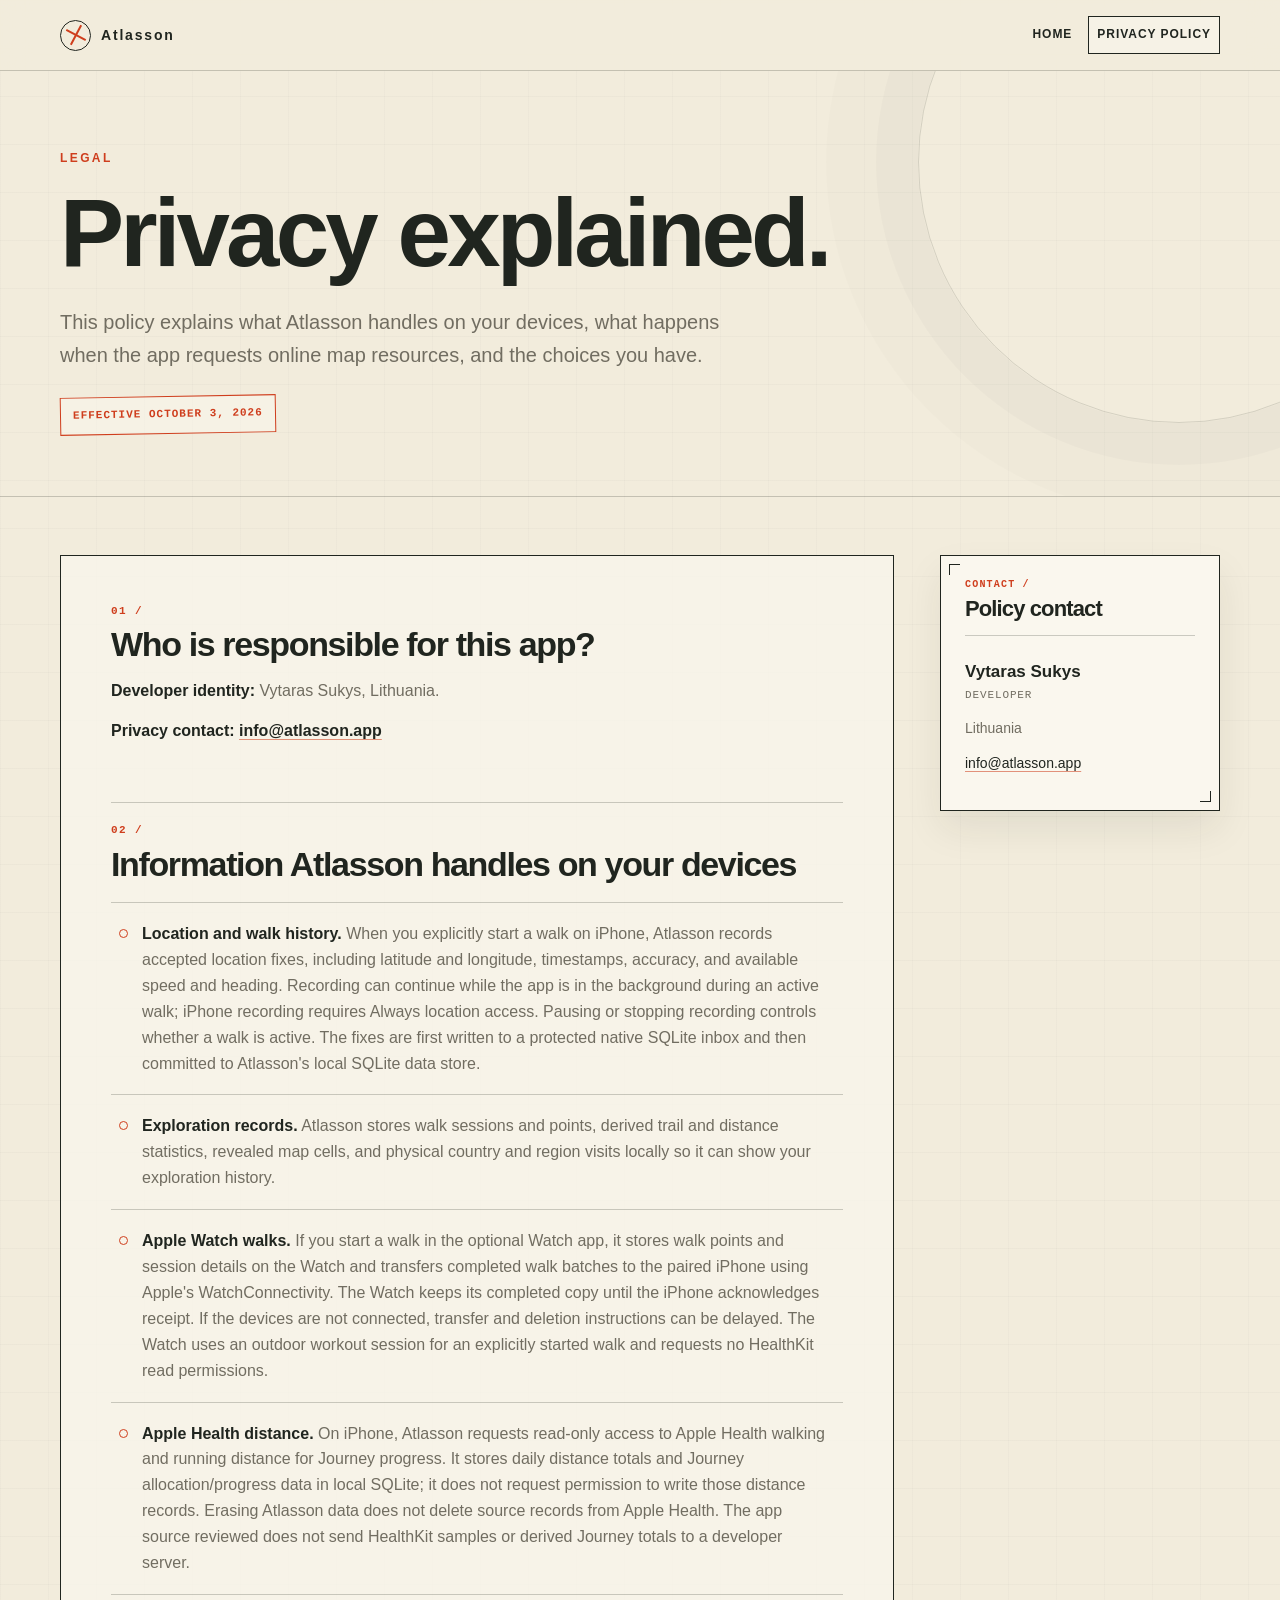
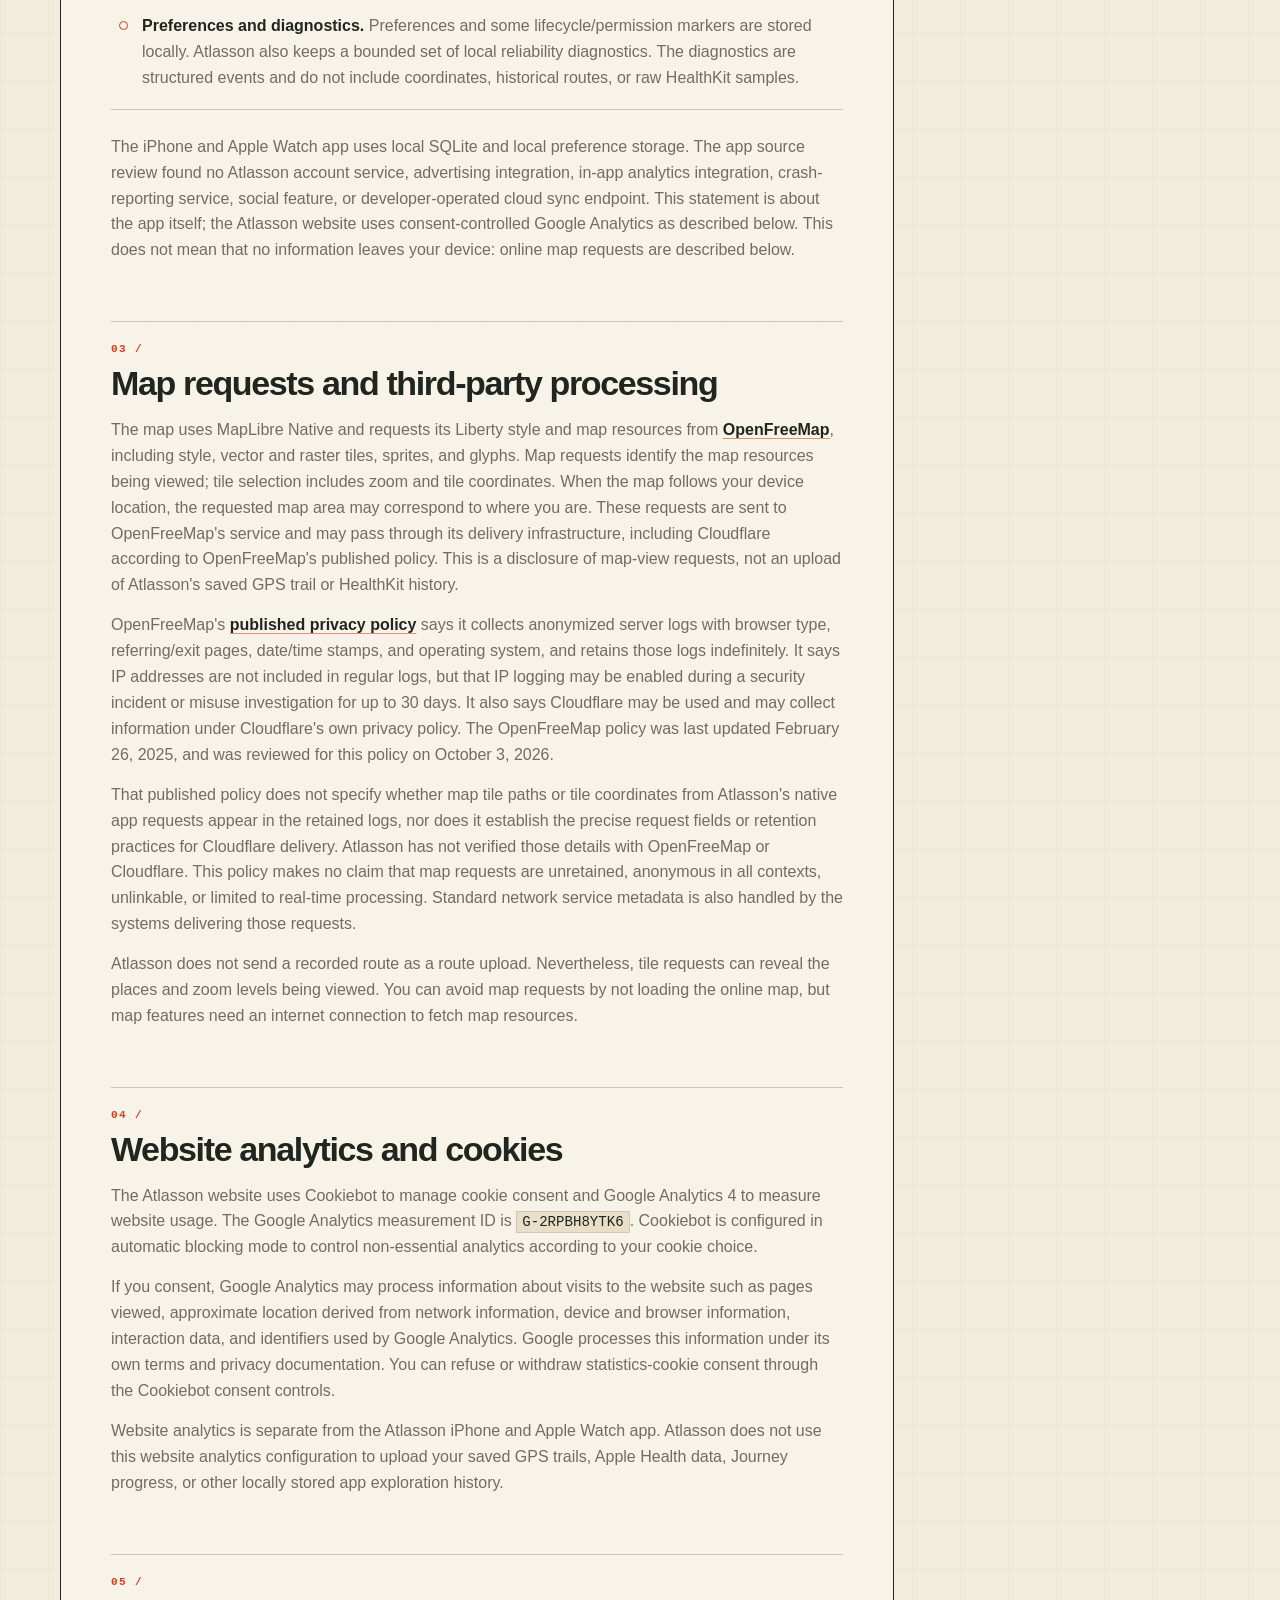
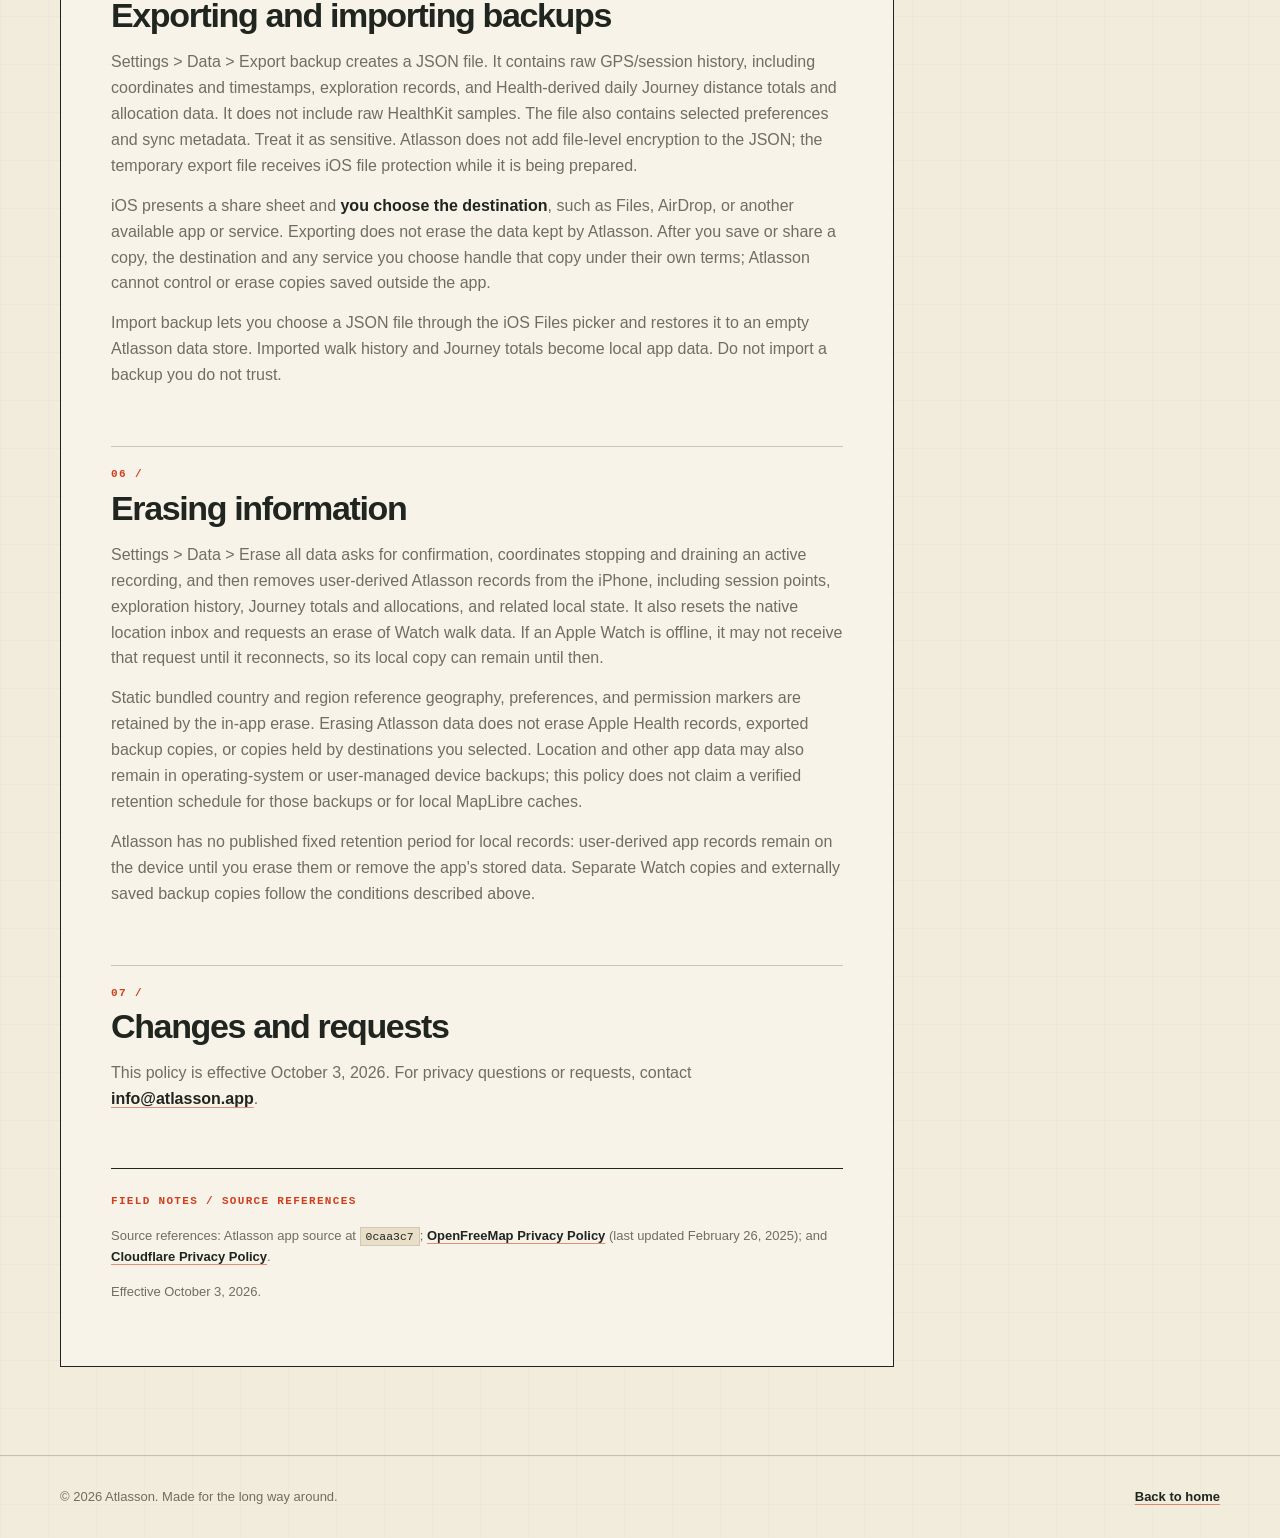
==== commit d995c38b: "Fix Google Analytics and Cookiebot loading" ====
--- a/privacy/index.html
+++ b/privacy/index.html
@@ -4,16 +4,19 @@
     <meta charset="utf-8">
     <meta name="viewport" content="width=device-width, initial-scale=1">
     <meta name="description" content="Atlasson Privacy Policy, effective October 3, 2026.">
-    <link rel="stylesheet" href="../assets/styles.css">
+    <link rel="stylesheet" href="../assets/privacy.css?v=20261003-1853">
     <link rel="canonical" href="https://vytarassukys.github.io/atlassonapp/privacy/">
     <title>Privacy Policy - Atlasson</title>
 
-  <script id="Cookiebot" src="https://consent.cookiebot.com/uc.js" data-cbid="d8beff7d-342f-46bb-9151-32cc6a5f57a8" type="text/javascript" async></script>
-  <script type="text/plain" data-cookieconsent="statistics" async src="https://www.googletagmanager.com/gtag/js?id=G-2RPBH8YTK6"></script>
-  <script type="text/plain" data-cookieconsent="statistics">
+  <script id="Cookiebot" src="https://consent.cookiebot.com/uc.js" data-cbid="d8beff7d-342f-46bb-9151-32cc6a5f57a8" data-blockingmode="auto" type="text/javascript"></script>
+
+  <!-- Google tag (gtag.js) -->
+  <script async src="https://www.googletagmanager.com/gtag/js?id=G-2RPBH8YTK6"></script>
+  <script>
     window.dataLayer = window.dataLayer || [];
     function gtag(){dataLayer.push(arguments);}
     gtag('js', new Date());
+
     gtag('config', 'G-2RPBH8YTK6');
   </script>
   </head>
@@ -65,7 +68,7 @@
           <p>Atlasson does not send a recorded route as a route upload. Nevertheless, tile requests can reveal the places and zoom levels being viewed. You can avoid map requests by not loading the online map, but map features need an internet connection to fetch map resources.</p>
 
           <h2>Website analytics and cookies</h2>
-          <p>The Atlasson website uses Cookiebot to manage cookie consent and Google Analytics 4 to measure website usage. The Google Analytics measurement ID is <code>G-2RPBH8YTK6</code>. Analytics scripts are configured to load only after you consent to statistics cookies through Cookiebot.</p>
+          <p>The Atlasson website uses Cookiebot to manage cookie consent and Google Analytics 4 to measure website usage. The Google Analytics measurement ID is <code>G-2RPBH8YTK6</code>. Cookiebot is configured in automatic blocking mode to control non-essential analytics according to your cookie choice.</p>
           <p>If you consent, Google Analytics may process information about visits to the website such as pages viewed, approximate location derived from network information, device and browser information, interaction data, and identifiers used by Google Analytics. Google processes this information under its own terms and privacy documentation. You can refuse or withdraw statistics-cookie consent through the Cookiebot consent controls.</p>
           <p>Website analytics is separate from the Atlasson iPhone and Apple Watch app. Atlasson does not use this website analytics configuration to upload your saved GPS trails, Apple Health data, Journey progress, or other locally stored app exploration history.</p>
 
--- a/assets/privacy.css
+++ b/assets/privacy.css
@@ -0,0 +1,335 @@
+:root{
+  color-scheme:light;
+  --paper:#f2ecdc;
+  --paper2:#faf7ee;
+  --ink:#20251f;
+  --muted:#716d61;
+  --red:#cf3e1d;
+  --red-dark:#a83218;
+  --line:rgba(32,37,31,.22);
+  --line-strong:rgba(32,37,31,.58);
+  --dark:#20251f;
+  --sans:Inter,-apple-system,BlinkMacSystemFont,"Segoe UI",sans-serif;
+  --mono:ui-monospace,SFMono-Regular,Menlo,Monaco,Consolas,"Liberation Mono",monospace;
+}
+*{box-sizing:border-box}
+html{scroll-behavior:smooth}
+body{
+  margin:0;
+  color:var(--ink);
+  font-family:var(--sans);
+  line-height:1.62;
+  background:
+    linear-gradient(rgba(32,37,31,.025) 1px,transparent 1px),
+    linear-gradient(90deg,rgba(32,37,31,.018) 1px,transparent 1px),
+    var(--paper);
+  background-size:48px 48px,48px 48px,auto;
+  text-rendering:optimizeLegibility;
+}
+body:after{
+  content:"";
+  position:fixed;
+  inset:0;
+  z-index:999;
+  pointer-events:none;
+  opacity:.045;
+  background-image:radial-gradient(#20251f .55px,transparent .55px);
+  background-size:6px 6px;
+}
+a{color:var(--ink);text-decoration-color:rgba(207,62,29,.55);text-underline-offset:3px}
+a:hover{color:var(--red-dark)}
+a:focus-visible{outline:3px solid var(--red);outline-offset:4px}
+.skip-link{
+  position:fixed;
+  left:1rem;
+  top:-5rem;
+  z-index:1000;
+  padding:.7rem 1rem;
+  color:var(--paper2);
+  background:var(--dark);
+  border:1px solid var(--paper2);
+}
+.skip-link:focus{top:1rem}
+.container{width:min(1160px,calc(100% - 32px));margin:auto}
+
+/* Header — matches the Atlasson landing page */
+.site-header{
+  position:sticky;
+  top:0;
+  z-index:30;
+  border-bottom:1px solid var(--line);
+  background:rgba(242,236,220,.92);
+  backdrop-filter:blur(14px);
+}
+.header-inner{
+  width:min(1160px,calc(100% - 32px));
+  min-height:70px;
+  margin:auto;
+  display:flex;
+  align-items:center;
+  justify-content:space-between;
+  gap:20px;
+}
+.brand{
+  display:flex;
+  align-items:center;
+  gap:10px;
+  color:var(--ink);
+  font-size:14px;
+  font-weight:900;
+  letter-spacing:.13em;
+  text-decoration:none;
+}
+.brand-mark{
+  position:relative;
+  width:31px;
+  height:31px;
+  flex:0 0 auto;
+  border:1.5px solid var(--ink);
+  border-radius:50%;
+  background:transparent;
+}
+.brand-mark:before,.brand-mark:after{
+  content:"";
+  position:absolute;
+  left:50%;
+  top:50%;
+  background:var(--red);
+  transform:translate(-50%,-50%) rotate(28deg);
+}
+.brand-mark:before{width:2px;height:22px}
+.brand-mark:after{width:22px;height:2px}
+.site-nav{display:flex;align-items:center;gap:8px}
+.nav-link{
+  padding:8px;
+  color:var(--ink);
+  font-size:12px;
+  font-weight:800;
+  letter-spacing:.08em;
+  text-decoration:none;
+  text-transform:uppercase;
+}
+.nav-link:hover{color:var(--red-dark)}
+.nav-link[aria-current="page"]{
+  border:1px solid var(--ink);
+  background:rgba(250,247,238,.55);
+}
+
+/* Intro */
+.page-intro{
+  position:relative;
+  overflow:hidden;
+  padding:78px 0 62px;
+  border-bottom:1px solid var(--line);
+}
+.page-intro:after{
+  content:"";
+  position:absolute;
+  right:-160px;
+  top:-170px;
+  width:520px;
+  height:520px;
+  border:1px solid rgba(32,37,31,.14);
+  border-radius:50%;
+  box-shadow:0 0 0 42px rgba(32,37,31,.018),0 0 0 92px rgba(32,37,31,.012);
+  pointer-events:none;
+}
+.page-intro .container{position:relative;z-index:1}
+.eyebrow{
+  margin:0 0 14px;
+  color:var(--red);
+  font-size:12px;
+  font-weight:900;
+  letter-spacing:.2em;
+  text-transform:uppercase;
+}
+h1,h2,h3{line-height:1.06;letter-spacing:-.04em}
+.page-intro h1{
+  max-width:820px;
+  margin:0;
+  font-size:clamp(54px,8vw,96px);
+  font-weight:800;
+}
+.page-intro-copy{
+  max-width:690px;
+  margin:22px 0 0;
+  color:var(--muted);
+  font-size:clamp(17px,2vw,20px);
+}
+.effective-date{
+  display:inline-flex;
+  margin-top:25px;
+  padding:9px 12px;
+  color:var(--red);
+  border:1px solid var(--red);
+  background:rgba(250,247,238,.5);
+  font-family:var(--mono);
+  font-size:11px;
+  font-weight:800;
+  letter-spacing:.09em;
+  text-transform:uppercase;
+  transform:rotate(-1deg);
+}
+
+/* Policy */
+.policy-layout{
+  display:grid;
+  grid-template-columns:minmax(0,1fr) 280px;
+  gap:46px;
+  align-items:start;
+  padding:58px 0 88px;
+}
+.policy-content{
+  min-width:0;
+  padding:clamp(24px,4vw,50px);
+  border:1px solid var(--ink);
+  background:rgba(250,247,238,.72);
+  counter-reset:policysection;
+}
+.policy-content>h2{
+  counter-increment:policysection;
+  margin:58px 0 16px;
+  padding-top:22px;
+  border-top:1px solid var(--line);
+  font-size:clamp(25px,3vw,34px);
+  font-weight:800;
+}
+.policy-content>h2:first-child{margin-top:0;padding-top:0;border-top:0}
+.policy-content>h2:before{
+  content:"0" counter(policysection) " / ";
+  display:block;
+  margin-bottom:9px;
+  color:var(--red);
+  font-family:var(--mono);
+  font-size:11px;
+  font-weight:800;
+  letter-spacing:.13em;
+  text-transform:uppercase;
+}
+.policy-content p{margin:14px 0;color:var(--muted)}
+.policy-content strong{color:var(--ink)}
+.policy-content ul{
+  margin:20px 0 24px;
+  padding:0;
+  list-style:none;
+  border-top:1px solid var(--line);
+}
+.policy-content li{
+  position:relative;
+  margin:0;
+  padding:18px 12px 18px 31px;
+  color:var(--muted);
+  border-bottom:1px solid var(--line);
+}
+.policy-content li:before{
+  content:"";
+  position:absolute;
+  left:8px;
+  top:26px;
+  width:7px;
+  height:7px;
+  border:1px solid var(--red);
+  border-radius:50%;
+}
+.policy-content code{
+  padding:2px 5px;
+  color:var(--ink);
+  background:#e9dfc8;
+  border:1px solid rgba(32,37,31,.12);
+  font-family:var(--mono);
+  font-size:.88em;
+}
+.policy-content a{font-weight:650}
+.policy-footer{
+  margin-top:56px;
+  padding:24px 0 0;
+  border-top:1px solid var(--ink);
+}
+.policy-footer:before{
+  content:"FIELD NOTES / SOURCE REFERENCES";
+  display:block;
+  margin-bottom:12px;
+  color:var(--red);
+  font-family:var(--mono);
+  font-size:11px;
+  font-weight:800;
+  letter-spacing:.12em;
+}
+.policy-footer p{font-size:13px}
+
+/* Sidebar */
+.policy-sidebar{position:sticky;top:92px}
+.contact-card{
+  position:relative;
+  padding:24px;
+  border:1px solid var(--ink);
+  background:var(--paper2);
+  box-shadow:0 18px 36px rgba(32,37,31,.08);
+}
+.contact-card:before,.contact-card:after{
+  content:"";
+  position:absolute;
+  width:10px;
+  height:10px;
+  pointer-events:none;
+}
+.contact-card:before{left:8px;top:8px;border-left:1px solid var(--ink);border-top:1px solid var(--ink)}
+.contact-card:after{right:8px;bottom:8px;border-right:1px solid var(--ink);border-bottom:1px solid var(--ink)}
+.contact-card h2{
+  margin:0 0 22px;
+  padding-bottom:14px;
+  border-bottom:1px solid var(--line);
+  font-size:22px;
+}
+.contact-card h2:before{
+  content:"CONTACT / ";
+  display:block;
+  margin-bottom:7px;
+  color:var(--red);
+  font-family:var(--mono);
+  font-size:10px;
+  font-weight:800;
+  letter-spacing:.12em;
+}
+.contact-card p{margin:12px 0;color:var(--muted);font-size:14px}
+.contact-card strong{display:block;color:var(--ink);font-size:17px}
+.contact-role{display:block;margin-top:2px;color:var(--muted);font-family:var(--mono);font-size:11px;letter-spacing:.08em;text-transform:uppercase}
+.contact-card a{overflow-wrap:anywhere}
+
+/* Footer */
+.site-footer{
+  padding:30px 0;
+  color:var(--muted);
+  border-top:1px solid var(--line);
+  font-size:13px;
+}
+.footer-inner{display:flex;align-items:center;justify-content:space-between;gap:24px}
+.footer-inner p{margin:0}
+.footer-inner a{font-weight:800}
+
+/* Cookiebot banner alignment with site language where supported */
+#CybotCookiebotDialog,
+#CybotCookiebotDialogBodyUnderlay{
+  font-family:var(--sans)!important;
+}
+
+@media(max-width:860px){
+  .policy-layout{grid-template-columns:1fr}
+  .policy-sidebar{position:static;order:-1}
+  .contact-card{max-width:520px}
+}
+@media(max-width:620px){
+  .container,.header-inner{width:min(100% - 20px,1160px)}
+  .header-inner{min-height:64px}
+  .nav-link{font-size:11px;padding:7px}
+  .page-intro{padding:55px 0 44px}
+  .page-intro h1{font-size:clamp(46px,15vw,70px)}
+  .policy-layout{padding:28px 0 58px;gap:22px}
+  .policy-content{padding:22px 18px}
+  .policy-content>h2{margin-top:44px}
+  .footer-inner{align-items:flex-start;flex-direction:column}
+}
+@media(prefers-reduced-motion:reduce){
+  html{scroll-behavior:auto}
+  *,*:before,*:after{animation-duration:.01ms!important;animation-iteration-count:1!important;transition-duration:.01ms!important}
+}
